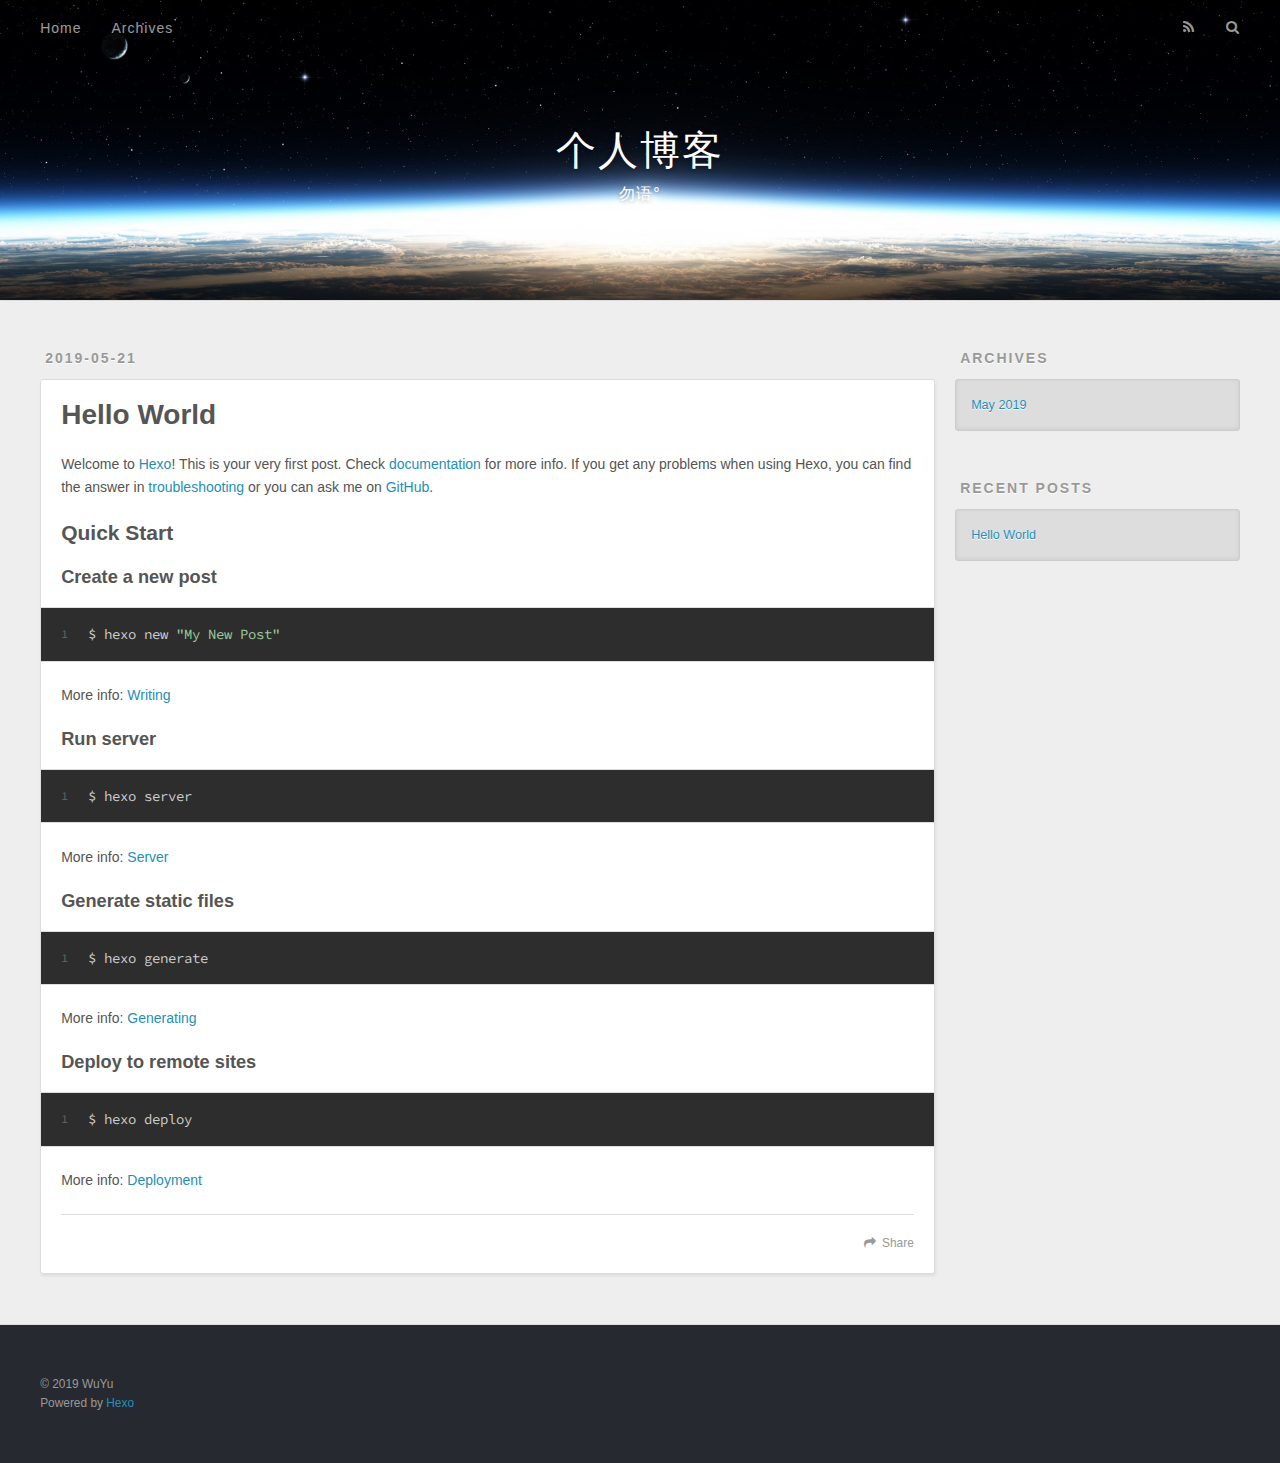
==== index.html @ 8dfb54ab "Site updated: 2019-05-22 23:23:57" ====
<!DOCTYPE html>
<html>
<head><meta name="generator" content="Hexo 3.8.0">
  <meta charset="utf-8">
  

  
  <title>个人博客</title>
  <meta name="viewport" content="width=device-width, initial-scale=1, maximum-scale=1">
  <meta name="description" content="菜鸡">
<meta property="og:type" content="website">
<meta property="og:title" content="个人博客">
<meta property="og:url" content="https://WYbanner.github.io/index.html">
<meta property="og:site_name" content="个人博客">
<meta property="og:description" content="菜鸡">
<meta property="og:locale" content="default">
<meta name="twitter:card" content="summary">
<meta name="twitter:title" content="个人博客">
<meta name="twitter:description" content="菜鸡">
  
    <link rel="alternate" href="/atom.xml" title="个人博客" type="application/atom+xml">
  
  
    <link rel="icon" href="/favicon.png">
  
  
    <link href="//fonts.googleapis.com/css?family=Source+Code+Pro" rel="stylesheet" type="text/css">
  
  <link rel="stylesheet" href="/css/style.css">
</head>
</html>
<body>
  <div id="container">
    <div id="wrap">
      <header id="header">
  <div id="banner"></div>
  <div id="header-outer" class="outer">
    <div id="header-title" class="inner">
      <h1 id="logo-wrap">
        <a href="/" id="logo">个人博客</a>
      </h1>
      
        <h2 id="subtitle-wrap">
          <a href="/" id="subtitle">勿语°</a>
        </h2>
      
    </div>
    <div id="header-inner" class="inner">
      <nav id="main-nav">
        <a id="main-nav-toggle" class="nav-icon"></a>
        
          <a class="main-nav-link" href="/">Home</a>
        
          <a class="main-nav-link" href="/archives">Archives</a>
        
      </nav>
      <nav id="sub-nav">
        
          <a id="nav-rss-link" class="nav-icon" href="/atom.xml" title="RSS Feed"></a>
        
        <a id="nav-search-btn" class="nav-icon" title="Search"></a>
      </nav>
      <div id="search-form-wrap">
        <form action="//google.com/search" method="get" accept-charset="UTF-8" class="search-form"><input type="search" name="q" class="search-form-input" placeholder="Search"><button type="submit" class="search-form-submit">&#xF002;</button><input type="hidden" name="sitesearch" value="https://WYbanner.github.io"></form>
      </div>
    </div>
  </div>
</header>
      <div class="outer">
        <section id="main">
  
    <article id="post-hello-world" class="article article-type-post" itemscope itemprop="blogPost">
  <div class="article-meta">
    <a href="/2019/05/21/hello-world/" class="article-date">
  <time datetime="2019-05-21T14:28:37.311Z" itemprop="datePublished">2019-05-21</time>
</a>
    
  </div>
  <div class="article-inner">
    
    
      <header class="article-header">
        
  
    <h1 itemprop="name">
      <a class="article-title" href="/2019/05/21/hello-world/">Hello World</a>
    </h1>
  

      </header>
    
    <div class="article-entry" itemprop="articleBody">
      
        <p>Welcome to <a href="https://hexo.io/" target="_blank" rel="noopener">Hexo</a>! This is your very first post. Check <a href="https://hexo.io/docs/" target="_blank" rel="noopener">documentation</a> for more info. If you get any problems when using Hexo, you can find the answer in <a href="https://hexo.io/docs/troubleshooting.html" target="_blank" rel="noopener">troubleshooting</a> or you can ask me on <a href="https://github.com/hexojs/hexo/issues" target="_blank" rel="noopener">GitHub</a>.</p>
<h2 id="Quick-Start"><a href="#Quick-Start" class="headerlink" title="Quick Start"></a>Quick Start</h2><h3 id="Create-a-new-post"><a href="#Create-a-new-post" class="headerlink" title="Create a new post"></a>Create a new post</h3><figure class="highlight bash"><table><tr><td class="gutter"><pre><span class="line">1</span><br></pre></td><td class="code"><pre><span class="line">$ hexo new <span class="string">"My New Post"</span></span><br></pre></td></tr></table></figure>
<p>More info: <a href="https://hexo.io/docs/writing.html" target="_blank" rel="noopener">Writing</a></p>
<h3 id="Run-server"><a href="#Run-server" class="headerlink" title="Run server"></a>Run server</h3><figure class="highlight bash"><table><tr><td class="gutter"><pre><span class="line">1</span><br></pre></td><td class="code"><pre><span class="line">$ hexo server</span><br></pre></td></tr></table></figure>
<p>More info: <a href="https://hexo.io/docs/server.html" target="_blank" rel="noopener">Server</a></p>
<h3 id="Generate-static-files"><a href="#Generate-static-files" class="headerlink" title="Generate static files"></a>Generate static files</h3><figure class="highlight bash"><table><tr><td class="gutter"><pre><span class="line">1</span><br></pre></td><td class="code"><pre><span class="line">$ hexo generate</span><br></pre></td></tr></table></figure>
<p>More info: <a href="https://hexo.io/docs/generating.html" target="_blank" rel="noopener">Generating</a></p>
<h3 id="Deploy-to-remote-sites"><a href="#Deploy-to-remote-sites" class="headerlink" title="Deploy to remote sites"></a>Deploy to remote sites</h3><figure class="highlight bash"><table><tr><td class="gutter"><pre><span class="line">1</span><br></pre></td><td class="code"><pre><span class="line">$ hexo deploy</span><br></pre></td></tr></table></figure>
<p>More info: <a href="https://hexo.io/docs/deployment.html" target="_blank" rel="noopener">Deployment</a></p>

      
    </div>
    <footer class="article-footer">
      <a data-url="https://WYbanner.github.io/2019/05/21/hello-world/" data-id="cjvzdnuvt0000k0uljaog2wf1" class="article-share-link">Share</a>
      
      
    </footer>
  </div>
  
</article>


  


</section>
        
          <aside id="sidebar">
  
    

  
    

  
    
  
    
  <div class="widget-wrap">
    <h3 class="widget-title">Archives</h3>
    <div class="widget">
      <ul class="archive-list"><li class="archive-list-item"><a class="archive-list-link" href="/archives/2019/05/">May 2019</a></li></ul>
    </div>
  </div>


  
    
  <div class="widget-wrap">
    <h3 class="widget-title">Recent Posts</h3>
    <div class="widget">
      <ul>
        
          <li>
            <a href="/2019/05/21/hello-world/">Hello World</a>
          </li>
        
      </ul>
    </div>
  </div>

  
</aside>
        
      </div>
      <footer id="footer">
  
  <div class="outer">
    <div id="footer-info" class="inner">
      &copy; 2019 WuYu<br>
      Powered by <a href="http://hexo.io/" target="_blank">Hexo</a>
    </div>
  </div>
</footer>
    </div>
    <nav id="mobile-nav">
  
    <a href="/" class="mobile-nav-link">Home</a>
  
    <a href="/archives" class="mobile-nav-link">Archives</a>
  
</nav>
    

<script src="//ajax.googleapis.com/ajax/libs/jquery/2.0.3/jquery.min.js"></script>


  <link rel="stylesheet" href="/fancybox/jquery.fancybox.css">
  <script src="/fancybox/jquery.fancybox.pack.js"></script>


<script src="/js/script.js"></script>



  </div>
</body>
</html>
---- css/style.css ----
body {
  width: 100%;
}
body:before,
body:after {
  content: "";
  display: table;
}
body:after {
  clear: both;
}
html,
body,
div,
span,
applet,
object,
iframe,
h1,
h2,
h3,
h4,
h5,
h6,
p,
blockquote,
pre,
a,
abbr,
acronym,
address,
big,
cite,
code,
del,
dfn,
em,
img,
ins,
kbd,
q,
s,
samp,
small,
strike,
strong,
sub,
sup,
tt,
var,
dl,
dt,
dd,
ol,
ul,
li,
fieldset,
form,
label,
legend,
table,
caption,
tbody,
tfoot,
thead,
tr,
th,
td {
  margin: 0;
  padding: 0;
  border: 0;
  outline: 0;
  font-weight: inherit;
  font-style: inherit;
  font-family: inherit;
  font-size: 100%;
  vertical-align: baseline;
}
body {
  line-height: 1;
  color: #000;
  background: #fff;
}
ol,
ul {
  list-style: none;
}
table {
  border-collapse: separate;
  border-spacing: 0;
  vertical-align: middle;
}
caption,
th,
td {
  text-align: left;
  font-weight: normal;
  vertical-align: middle;
}
a img {
  border: none;
}
input,
button {
  margin: 0;
  padding: 0;
}
input::-moz-focus-inner,
button::-moz-focus-inner {
  border: 0;
  padding: 0;
}
@font-face {
  font-family: FontAwesome;
  font-style: normal;
  font-weight: normal;
  src: url("fonts/fontawesome-webfont.eot?v=#4.0.3");
  src: url("fonts/fontawesome-webfont.eot?#iefix&v=#4.0.3") format("embedded-opentype"), url("fonts/fontawesome-webfont.woff?v=#4.0.3") format("woff"), url("fonts/fontawesome-webfont.ttf?v=#4.0.3") format("truetype"), url("fonts/fontawesome-webfont.svg#fontawesomeregular?v=#4.0.3") format("svg");
}
html,
body,
#container {
  height: 100%;
}
body {
  background: #eee;
  font: 14px -apple-system, BlinkMacSystemFont, "Segoe UI", "Roboto", "Oxygen", "Ubuntu", "Cantarell", "Fira Sans", "Droid Sans", "Helvetica Neue", sans-serif;
  -webkit-text-size-adjust: 100%;
}
.outer {
  max-width: 1220px;
  margin: 0 auto;
  padding: 0 20px;
}
.outer:before,
.outer:after {
  content: "";
  display: table;
}
.outer:after {
  clear: both;
}
.inner {
  display: inline;
  float: left;
  width: 98.33333333333333%;
  margin: 0 0.833333333333333%;
}
.left,
.alignleft {
  float: left;
}
.right,
.alignright {
  float: right;
}
.clear {
  clear: both;
}
#container {
  position: relative;
}
.mobile-nav-on {
  overflow: hidden;
}
#wrap {
  height: 100%;
  width: 100%;
  position: absolute;
  top: 0;
  left: 0;
  -webkit-transition: 0.2s ease-out;
  -moz-transition: 0.2s ease-out;
  -ms-transition: 0.2s ease-out;
  transition: 0.2s ease-out;
  z-index: 1;
  background: #eee;
}
.mobile-nav-on #wrap {
  left: 280px;
}
@media screen and (min-width: 768px) {
  #main {
    display: inline;
    float: left;
    width: 73.33333333333333%;
    margin: 0 0.833333333333333%;
  }
}
.article-date,
.article-category-link,
.archive-year,
.widget-title {
  text-decoration: none;
  text-transform: uppercase;
  letter-spacing: 2px;
  color: #999;
  margin-bottom: 1em;
  margin-left: 5px;
  line-height: 1em;
  text-shadow: 0 1px #fff;
  font-weight: bold;
}
.article-inner,
.archive-article-inner {
  background: #fff;
  -webkit-box-shadow: 1px 2px 3px #ddd;
  box-shadow: 1px 2px 3px #ddd;
  border: 1px solid #ddd;
  border-radius: 3px;
}
.article-entry h1,
.widget h1 {
  font-size: 2em;
}
.article-entry h2,
.widget h2 {
  font-size: 1.5em;
}
.article-entry h3,
.widget h3 {
  font-size: 1.3em;
}
.article-entry h4,
.widget h4 {
  font-size: 1.2em;
}
.article-entry h5,
.widget h5 {
  font-size: 1em;
}
.article-entry h6,
.widget h6 {
  font-size: 1em;
  color: #999;
}
.article-entry hr,
.widget hr {
  border: 1px dashed #ddd;
}
.article-entry strong,
.widget strong {
  font-weight: bold;
}
.article-entry em,
.widget em,
.article-entry cite,
.widget cite {
  font-style: italic;
}
.article-entry sup,
.widget sup,
.article-entry sub,
.widget sub {
  font-size: 0.75em;
  line-height: 0;
  position: relative;
  vertical-align: baseline;
}
.article-entry sup,
.widget sup {
  top: -0.5em;
}
.article-entry sub,
.widget sub {
  bottom: -0.2em;
}
.article-entry small,
.widget small {
  font-size: 0.85em;
}
.article-entry acronym,
.widget acronym,
.article-entry abbr,
.widget abbr {
  border-bottom: 1px dotted;
}
.article-entry ul,
.widget ul,
.article-entry ol,
.widget ol,
.article-entry dl,
.widget dl {
  margin: 0 20px;
  line-height: 1.6em;
}
.article-entry ul ul,
.widget ul ul,
.article-entry ol ul,
.widget ol ul,
.article-entry ul ol,
.widget ul ol,
.article-entry ol ol,
.widget ol ol {
  margin-top: 0;
  margin-bottom: 0;
}
.article-entry ul,
.widget ul {
  list-style: disc;
}
.article-entry ol,
.widget ol {
  list-style: decimal;
}
.article-entry dt,
.widget dt {
  font-weight: bold;
}
#header {
  height: 300px;
  position: relative;
  border-bottom: 1px solid #ddd;
}
#header:before,
#header:after {
  content: "";
  position: absolute;
  left: 0;
  right: 0;
  height: 40px;
}
#header:before {
  top: 0;
  background: -webkit-linear-gradient(rgba(0,0,0,0.2), transparent);
  background: -moz-linear-gradient(rgba(0,0,0,0.2), transparent);
  background: -ms-linear-gradient(rgba(0,0,0,0.2), transparent);
  background: linear-gradient(rgba(0,0,0,0.2), transparent);
}
#header:after {
  bottom: 0;
  background: -webkit-linear-gradient(transparent, rgba(0,0,0,0.2));
  background: -moz-linear-gradient(transparent, rgba(0,0,0,0.2));
  background: -ms-linear-gradient(transparent, rgba(0,0,0,0.2));
  background: linear-gradient(transparent, rgba(0,0,0,0.2));
}
#header-outer {
  height: 100%;
  position: relative;
}
#header-inner {
  position: relative;
  overflow: hidden;
}
#banner {
  position: absolute;
  top: 0;
  left: 0;
  width: 100%;
  height: 100%;
  background: url("images/banner.jpg") center #000;
  -webkit-background-size: cover;
  -moz-background-size: cover;
  background-size: cover;
  z-index: -1;
}
#header-title {
  text-align: center;
  height: 40px;
  position: absolute;
  top: 50%;
  left: 0;
  margin-top: -20px;
}
#logo,
#subtitle {
  text-decoration: none;
  color: #fff;
  font-weight: 300;
  text-shadow: 0 1px 4px rgba(0,0,0,0.3);
}
#logo {
  font-size: 40px;
  line-height: 40px;
  letter-spacing: 2px;
}
#subtitle {
  font-size: 16px;
  line-height: 16px;
  letter-spacing: 1px;
}
#subtitle-wrap {
  margin-top: 16px;
}
#main-nav {
  float: left;
  margin-left: -15px;
}
.nav-icon,
.main-nav-link {
  float: left;
  color: #fff;
  opacity: 0.6;
  text-decoration: none;
  text-shadow: 0 1px rgba(0,0,0,0.2);
  -webkit-transition: opacity 0.2s;
  -moz-transition: opacity 0.2s;
  -ms-transition: opacity 0.2s;
  transition: opacity 0.2s;
  display: block;
  padding: 20px 15px;
}
.nav-icon:hover,
.main-nav-link:hover {
  opacity: 1;
}
.nav-icon {
  font-family: FontAwesome;
  text-align: center;
  font-size: 14px;
  width: 14px;
  height: 14px;
  padding: 20px 15px;
  position: relative;
  cursor: pointer;
}
.main-nav-link {
  font-weight: 300;
  letter-spacing: 1px;
}
@media screen and (max-width: 479px) {
  .main-nav-link {
    display: none;
  }
}
#main-nav-toggle {
  display: none;
}
#main-nav-toggle:before {
  content: "\f0c9";
}
@media screen and (max-width: 479px) {
  #main-nav-toggle {
    display: block;
  }
}
#sub-nav {
  float: right;
  margin-right: -15px;
}
#nav-rss-link:before {
  content: "\f09e";
}
#nav-search-btn:before {
  content: "\f002";
}
#search-form-wrap {
  position: absolute;
  top: 15px;
  width: 150px;
  height: 30px;
  right: -150px;
  opacity: 0;
  -webkit-transition: 0.2s ease-out;
  -moz-transition: 0.2s ease-out;
  -ms-transition: 0.2s ease-out;
  transition: 0.2s ease-out;
}
#search-form-wrap.on {
  opacity: 1;
  right: 0;
}
@media screen and (max-width: 479px) {
  #search-form-wrap {
    width: 100%;
    right: -100%;
  }
}
.search-form {
  position: absolute;
  top: 0;
  left: 0;
  right: 0;
  background: #fff;
  padding: 5px 15px;
  border-radius: 15px;
  -webkit-box-shadow: 0 0 10px rgba(0,0,0,0.3);
  box-shadow: 0 0 10px rgba(0,0,0,0.3);
}
.search-form-input {
  border: none;
  background: none;
  color: #555;
  width: 100%;
  font: 13px -apple-system, BlinkMacSystemFont, "Segoe UI", "Roboto", "Oxygen", "Ubuntu", "Cantarell", "Fira Sans", "Droid Sans", "Helvetica Neue", sans-serif;
  outline: none;
}
.search-form-input::-webkit-search-results-decoration,
.search-form-input::-webkit-search-cancel-button {
  -webkit-appearance: none;
}
.search-form-submit {
  position: absolute;
  top: 50%;
  right: 10px;
  margin-top: -7px;
  font: 13px FontAwesome;
  border: none;
  background: none;
  color: #bbb;
  cursor: pointer;
}
.search-form-submit:hover,
.search-form-submit:focus {
  color: #777;
}
.article {
  margin: 50px 0;
}
.article-inner {
  overflow: hidden;
}
.article-meta:before,
.article-meta:after {
  content: "";
  display: table;
}
.article-meta:after {
  clear: both;
}
.article-date {
  float: left;
}
.article-category {
  float: left;
  line-height: 1em;
  color: #ccc;
  text-shadow: 0 1px #fff;
  margin-left: 8px;
}
.article-category:before {
  content: "\2022";
}
.article-category-link {
  margin: 0 12px 1em;
}
.article-header {
  padding: 20px 20px 0;
}
.article-title {
  text-decoration: none;
  font-size: 2em;
  font-weight: bold;
  color: #555;
  line-height: 1.1em;
  -webkit-transition: color 0.2s;
  -moz-transition: color 0.2s;
  -ms-transition: color 0.2s;
  transition: color 0.2s;
}
a.article-title:hover {
  color: #258fb8;
}
.article-entry {
  color: #555;
  padding: 0 20px;
}
.article-entry:before,
.article-entry:after {
  content: "";
  display: table;
}
.article-entry:after {
  clear: both;
}
.article-entry p,
.article-entry table {
  line-height: 1.6em;
  margin: 1.6em 0;
}
.article-entry h1,
.article-entry h2,
.article-entry h3,
.article-entry h4,
.article-entry h5,
.article-entry h6 {
  font-weight: bold;
}
.article-entry h1,
.article-entry h2,
.article-entry h3,
.article-entry h4,
.article-entry h5,
.article-entry h6 {
  line-height: 1.1em;
  margin: 1.1em 0;
}
.article-entry a {
  color: #258fb8;
  text-decoration: none;
}
.article-entry a:hover {
  text-decoration: underline;
}
.article-entry ul,
.article-entry ol,
.article-entry dl {
  margin-top: 1.6em;
  margin-bottom: 1.6em;
}
.article-entry img,
.article-entry video {
  max-width: 100%;
  height: auto;
  display: block;
  margin: auto;
}
.article-entry iframe {
  border: none;
}
.article-entry table {
  width: 100%;
  border-collapse: collapse;
  border-spacing: 0;
}
.article-entry th {
  font-weight: bold;
  border-bottom: 3px solid #ddd;
  padding-bottom: 0.5em;
}
.article-entry td {
  border-bottom: 1px solid #ddd;
  padding: 10px 0;
}
.article-entry blockquote {
  font-family: Georgia, "Times New Roman", serif;
  font-size: 1.4em;
  margin: 1.6em 20px;
  text-align: center;
}
.article-entry blockquote footer {
  font-size: 14px;
  margin: 1.6em 0;
  font-family: -apple-system, BlinkMacSystemFont, "Segoe UI", "Roboto", "Oxygen", "Ubuntu", "Cantarell", "Fira Sans", "Droid Sans", "Helvetica Neue", sans-serif;
}
.article-entry blockquote footer cite:before {
  content: "—";
  padding: 0 0.5em;
}
.article-entry .pullquote {
  text-align: left;
  width: 45%;
  margin: 0;
}
.article-entry .pullquote.left {
  margin-left: 0.5em;
  margin-right: 1em;
}
.article-entry .pullquote.right {
  margin-right: 0.5em;
  margin-left: 1em;
}
.article-entry .caption {
  color: #999;
  display: block;
  font-size: 0.9em;
  margin-top: 0.5em;
  position: relative;
  text-align: center;
}
.article-entry .video-container {
  position: relative;
  padding-top: 56.25%;
  height: 0;
  overflow: hidden;
}
.article-entry .video-container iframe,
.article-entry .video-container object,
.article-entry .video-container embed {
  position: absolute;
  top: 0;
  left: 0;
  width: 100%;
  height: 100%;
  margin-top: 0;
}
.article-more-link a {
  display: inline-block;
  line-height: 1em;
  padding: 6px 15px;
  border-radius: 15px;
  background: #eee;
  color: #999;
  text-shadow: 0 1px #fff;
  text-decoration: none;
}
.article-more-link a:hover {
  background: #258fb8;
  color: #fff;
  text-decoration: none;
  text-shadow: 0 1px #1e7293;
}
.article-footer {
  font-size: 0.85em;
  line-height: 1.6em;
  border-top: 1px solid #ddd;
  padding-top: 1.6em;
  margin: 0 20px 20px;
}
.article-footer:before,
.article-footer:after {
  content: "";
  display: table;
}
.article-footer:after {
  clear: both;
}
.article-footer a {
  color: #999;
  text-decoration: none;
}
.article-footer a:hover {
  color: #555;
}
.article-tag-list-item {
  float: left;
  margin-right: 10px;
}
.article-tag-list-link:before {
  content: "#";
}
.article-comment-link {
  float: right;
}
.article-comment-link:before {
  content: "\f075";
  font-family: FontAwesome;
  padding-right: 8px;
}
.article-share-link {
  cursor: pointer;
  float: right;
  margin-left: 20px;
}
.article-share-link:before {
  content: "\f064";
  font-family: FontAwesome;
  padding-right: 6px;
}
#article-nav {
  position: relative;
}
#article-nav:before,
#article-nav:after {
  content: "";
  display: table;
}
#article-nav:after {
  clear: both;
}
@media screen and (min-width: 768px) {
  #article-nav {
    margin: 50px 0;
  }
  #article-nav:before {
    width: 8px;
    height: 8px;
    position: absolute;
    top: 50%;
    left: 50%;
    margin-top: -4px;
    margin-left: -4px;
    content: "";
    border-radius: 50%;
    background: #ddd;
    -webkit-box-shadow: 0 1px 2px #fff;
    box-shadow: 0 1px 2px #fff;
  }
}
.article-nav-link-wrap {
  text-decoration: none;
  text-shadow: 0 1px #fff;
  color: #999;
  -webkit-box-sizing: border-box;
  -moz-box-sizing: border-box;
  box-sizing: border-box;
  margin-top: 50px;
  text-align: center;
  display: block;
}
.article-nav-link-wrap:hover {
  color: #555;
}
@media screen and (min-width: 768px) {
  .article-nav-link-wrap {
    width: 50%;
    margin-top: 0;
  }
}
@media screen and (min-width: 768px) {
  #article-nav-newer {
    float: left;
    text-align: right;
    padding-right: 20px;
  }
}
@media screen and (min-width: 768px) {
  #article-nav-older {
    float: right;
    text-align: left;
    padding-left: 20px;
  }
}
.article-nav-caption {
  text-transform: uppercase;
  letter-spacing: 2px;
  color: #ddd;
  line-height: 1em;
  font-weight: bold;
}
#article-nav-newer .article-nav-caption {
  margin-right: -2px;
}
.article-nav-title {
  font-size: 0.85em;
  line-height: 1.6em;
  margin-top: 0.5em;
}
.article-share-box {
  position: absolute;
  display: none;
  background: #fff;
  -webkit-box-shadow: 1px 2px 10px rgba(0,0,0,0.2);
  box-shadow: 1px 2px 10px rgba(0,0,0,0.2);
  border-radius: 3px;
  margin-left: -145px;
  overflow: hidden;
  z-index: 1;
}
.article-share-box.on {
  display: block;
}
.article-share-input {
  width: 100%;
  background: none;
  -webkit-box-sizing: border-box;
  -moz-box-sizing: border-box;
  box-sizing: border-box;
  font: 14px -apple-system, BlinkMacSystemFont, "Segoe UI", "Roboto", "Oxygen", "Ubuntu", "Cantarell", "Fira Sans", "Droid Sans", "Helvetica Neue", sans-serif;
  padding: 0 15px;
  color: #555;
  outline: none;
  border: 1px solid #ddd;
  border-radius: 3px 3px 0 0;
  height: 36px;
  line-height: 36px;
}
.article-share-links {
  background: #eee;
}
.article-share-links:before,
.article-share-links:after {
  content: "";
  display: table;
}
.article-share-links:after {
  clear: both;
}
.article-share-twitter,
.article-share-facebook,
.article-share-pinterest,
.article-share-google {
  width: 50px;
  height: 36px;
  display: block;
  float: left;
  position: relative;
  color: #999;
  text-shadow: 0 1px #fff;
}
.article-share-twitter:before,
.article-share-facebook:before,
.article-share-pinterest:before,
.article-share-google:before {
  font-size: 20px;
  font-family: FontAwesome;
  width: 20px;
  height: 20px;
  position: absolute;
  top: 50%;
  left: 50%;
  margin-top: -10px;
  margin-left: -10px;
  text-align: center;
}
.article-share-twitter:hover,
.article-share-facebook:hover,
.article-share-pinterest:hover,
.article-share-google:hover {
  color: #fff;
}
.article-share-twitter:before {
  content: "\f099";
}
.article-share-twitter:hover {
  background: #00aced;
  text-shadow: 0 1px #008abe;
}
.article-share-facebook:before {
  content: "\f09a";
}
.article-share-facebook:hover {
  background: #3b5998;
  text-shadow: 0 1px #2f477a;
}
.article-share-pinterest:before {
  content: "\f0d2";
}
.article-share-pinterest:hover {
  background: #cb2027;
  text-shadow: 0 1px #a21a1f;
}
.article-share-google:before {
  content: "\f0d5";
}
.article-share-google:hover {
  background: #dd4b39;
  text-shadow: 0 1px #be3221;
}
.article-gallery {
  background: #000;
  position: relative;
}
.article-gallery-photos {
  position: relative;
  overflow: hidden;
}
.article-gallery-img {
  display: none;
  max-width: 100%;
}
.article-gallery-img:first-child {
  display: block;
}
.article-gallery-img.loaded {
  position: absolute;
  display: block;
}
.article-gallery-img img {
  display: block;
  max-width: 100%;
  margin: 0 auto;
}
#comments {
  background: #fff;
  -webkit-box-shadow: 1px 2px 3px #ddd;
  box-shadow: 1px 2px 3px #ddd;
  padding: 20px;
  border: 1px solid #ddd;
  border-radius: 3px;
  margin: 50px 0;
}
#comments a {
  color: #258fb8;
}
.archives-wrap {
  margin: 50px 0;
}
.archives:before,
.archives:after {
  content: "";
  display: table;
}
.archives:after {
  clear: both;
}
.archive-year-wrap {
  margin-bottom: 1em;
}
.archives {
  -webkit-column-gap: 10px;
  -moz-column-gap: 10px;
  column-gap: 10px;
}
@media screen and (min-width: 480px) and (max-width: 767px) {
  .archives {
    -webkit-column-count: 2;
    -moz-column-count: 2;
    column-count: 2;
  }
}
@media screen and (min-width: 768px) {
  .archives {
    -webkit-column-count: 3;
    -moz-column-count: 3;
    column-count: 3;
  }
}
.archive-article {
  -webkit-column-break-inside: avoid;
  page-break-inside: avoid;
  overflow: hidden;
  break-inside: avoid-column;
}
.archive-article-inner {
  padding: 10px;
  margin-bottom: 15px;
}
.archive-article-title {
  text-decoration: none;
  font-weight: bold;
  color: #555;
  -webkit-transition: color 0.2s;
  -moz-transition: color 0.2s;
  -ms-transition: color 0.2s;
  transition: color 0.2s;
  line-height: 1.6em;
}
.archive-article-title:hover {
  color: #258fb8;
}
.archive-article-footer {
  margin-top: 1em;
}
.archive-article-date {
  color: #999;
  text-decoration: none;
  font-size: 0.85em;
  line-height: 1em;
  margin-bottom: 0.5em;
  display: block;
}
#page-nav {
  margin: 50px auto;
  background: #fff;
  -webkit-box-shadow: 1px 2px 3px #ddd;
  box-shadow: 1px 2px 3px #ddd;
  border: 1px solid #ddd;
  border-radius: 3px;
  text-align: center;
  color: #999;
  overflow: hidden;
}
#page-nav:before,
#page-nav:after {
  content: "";
  display: table;
}
#page-nav:after {
  clear: both;
}
#page-nav a,
#page-nav span {
  padding: 10px 20px;
  line-height: 1;
  height: 2ex;
}
#page-nav a {
  color: #999;
  text-decoration: none;
}
#page-nav a:hover {
  background: #999;
  color: #fff;
}
#page-nav .prev {
  float: left;
}
#page-nav .next {
  float: right;
}
#page-nav .page-number {
  display: inline-block;
}
@media screen and (max-width: 479px) {
  #page-nav .page-number {
    display: none;
  }
}
#page-nav .current {
  color: #555;
  font-weight: bold;
}
#page-nav .space {
  color: #ddd;
}
#footer {
  background: #262a30;
  padding: 50px 0;
  border-top: 1px solid #ddd;
  color: #999;
}
#footer a {
  color: #258fb8;
  text-decoration: none;
}
#footer a:hover {
  text-decoration: underline;
}
#footer-info {
  line-height: 1.6em;
  font-size: 0.85em;
}
.article-entry pre,
.article-entry .highlight {
  background: #2d2d2d;
  margin: 0 -20px;
  padding: 15px 20px;
  border-style: solid;
  border-color: #ddd;
  border-width: 1px 0;
  overflow: auto;
  color: #ccc;
  line-height: 22.400000000000002px;
}
.article-entry .highlight .gutter pre,
.article-entry .gist .gist-file .gist-data .line-numbers {
  color: #666;
  font-size: 0.85em;
}
.article-entry pre,
.article-entry code {
  font-family: "Source Code Pro", Consolas, Monaco, Menlo, Consolas, monospace;
}
.article-entry code {
  background: #eee;
  text-shadow: 0 1px #fff;
  padding: 0 0.3em;
}
.article-entry pre code {
  background: none;
  text-shadow: none;
  padding: 0;
}
.article-entry .highlight pre {
  border: none;
  margin: 0;
  padding: 0;
}
.article-entry .highlight table {
  margin: 0;
  width: auto;
}
.article-entry .highlight td {
  border: none;
  padding: 0;
}
.article-entry .highlight figcaption {
  font-size: 0.85em;
  color: #999;
  line-height: 1em;
  margin-bottom: 1em;
}
.article-entry .highlight figcaption:before,
.article-entry .highlight figcaption:after {
  content: "";
  display: table;
}
.article-entry .highlight figcaption:after {
  clear: both;
}
.article-entry .highlight figcaption a {
  float: right;
}
.article-entry .highlight .gutter pre {
  text-align: right;
  padding-right: 20px;
}
.article-entry .highlight .line {
  height: 22.400000000000002px;
}
.article-entry .highlight .line.marked {
  background: #515151;
}
.article-entry .gist {
  margin: 0 -20px;
  border-style: solid;
  border-color: #ddd;
  border-width: 1px 0;
  background: #2d2d2d;
  padding: 15px 20px 15px 0;
}
.article-entry .gist .gist-file {
  border: none;
  font-family: "Source Code Pro", Consolas, Monaco, Menlo, Consolas, monospace;
  margin: 0;
}
.article-entry .gist .gist-file .gist-data {
  background: none;
  border: none;
}
.article-entry .gist .gist-file .gist-data .line-numbers {
  background: none;
  border: none;
  padding: 0 20px 0 0;
}
.article-entry .gist .gist-file .gist-data .line-data {
  padding: 0 !important;
}
.article-entry .gist .gist-file .highlight {
  margin: 0;
  padding: 0;
  border: none;
}
.article-entry .gist .gist-file .gist-meta {
  background: #2d2d2d;
  color: #999;
  font: 0.85em -apple-system, BlinkMacSystemFont, "Segoe UI", "Roboto", "Oxygen", "Ubuntu", "Cantarell", "Fira Sans", "Droid Sans", "Helvetica Neue", sans-serif;
  text-shadow: 0 0;
  padding: 0;
  margin-top: 1em;
  margin-left: 20px;
}
.article-entry .gist .gist-file .gist-meta a {
  color: #258fb8;
  font-weight: normal;
}
.article-entry .gist .gist-file .gist-meta a:hover {
  text-decoration: underline;
}
pre .comment,
pre .title {
  color: #999;
}
pre .variable,
pre .attribute,
pre .tag,
pre .regexp,
pre .ruby .constant,
pre .xml .tag .title,
pre .xml .pi,
pre .xml .doctype,
pre .html .doctype,
pre .css .id,
pre .css .class,
pre .css .pseudo {
  color: #f2777a;
}
pre .number,
pre .preprocessor,
pre .built_in,
pre .literal,
pre .params,
pre .constant {
  color: #f99157;
}
pre .class,
pre .ruby .class .title,
pre .css .rules .attribute {
  color: #9c9;
}
pre .string,
pre .value,
pre .inheritance,
pre .header,
pre .ruby .symbol,
pre .xml .cdata {
  color: #9c9;
}
pre .css .hexcolor {
  color: #6cc;
}
pre .function,
pre .python .decorator,
pre .python .title,
pre .ruby .function .title,
pre .ruby .title .keyword,
pre .perl .sub,
pre .javascript .title,
pre .coffeescript .title {
  color: #69c;
}
pre .keyword,
pre .javascript .function {
  color: #c9c;
}
@media screen and (max-width: 479px) {
  #mobile-nav {
    position: absolute;
    top: 0;
    left: 0;
    width: 280px;
    height: 100%;
    background: #191919;
    border-right: 1px solid #fff;
  }
}
@media screen and (max-width: 479px) {
  .mobile-nav-link {
    display: block;
    color: #999;
    text-decoration: none;
    padding: 15px 20px;
    font-weight: bold;
  }
  .mobile-nav-link:hover {
    color: #fff;
  }
}
@media screen and (min-width: 768px) {
  #sidebar {
    display: inline;
    float: left;
    width: 23.333333333333332%;
    margin: 0 0.833333333333333%;
  }
}
.widget-wrap {
  margin: 50px 0;
}
.widget {
  color: #777;
  text-shadow: 0 1px #fff;
  background: #ddd;
  -webkit-box-shadow: 0 -1px 4px #ccc inset;
  box-shadow: 0 -1px 4px #ccc inset;
  border: 1px solid #ccc;
  padding: 15px;
  border-radius: 3px;
}
.widget a {
  color: #258fb8;
  text-decoration: none;
}
.widget a:hover {
  text-decoration: underline;
}
.widget ul ul,
.widget ol ul,
.widget dl ul,
.widget ul ol,
.widget ol ol,
.widget dl ol,
.widget ul dl,
.widget ol dl,
.widget dl dl {
  margin-left: 15px;
  list-style: disc;
}
.widget {
  line-height: 1.6em;
  word-wrap: break-word;
  font-size: 0.9em;
}
.widget ul,
.widget ol {
  list-style: none;
  margin: 0;
}
.widget ul ul,
.widget ol ul,
.widget ul ol,
.widget ol ol {
  margin: 0 20px;
}
.widget ul ul,
.widget ol ul {
  list-style: disc;
}
.widget ul ol,
.widget ol ol {
  list-style: decimal;
}
.category-list-count,
.tag-list-count,
.archive-list-count {
  padding-left: 5px;
  color: #999;
  font-size: 0.85em;
}
.category-list-count:before,
.tag-list-count:before,
.archive-list-count:before {
  content: "(";
}
.category-list-count:after,
.tag-list-count:after,
.archive-list-count:after {
  content: ")";
}
.tagcloud a {
  margin-right: 5px;
  display: inline-block;
}
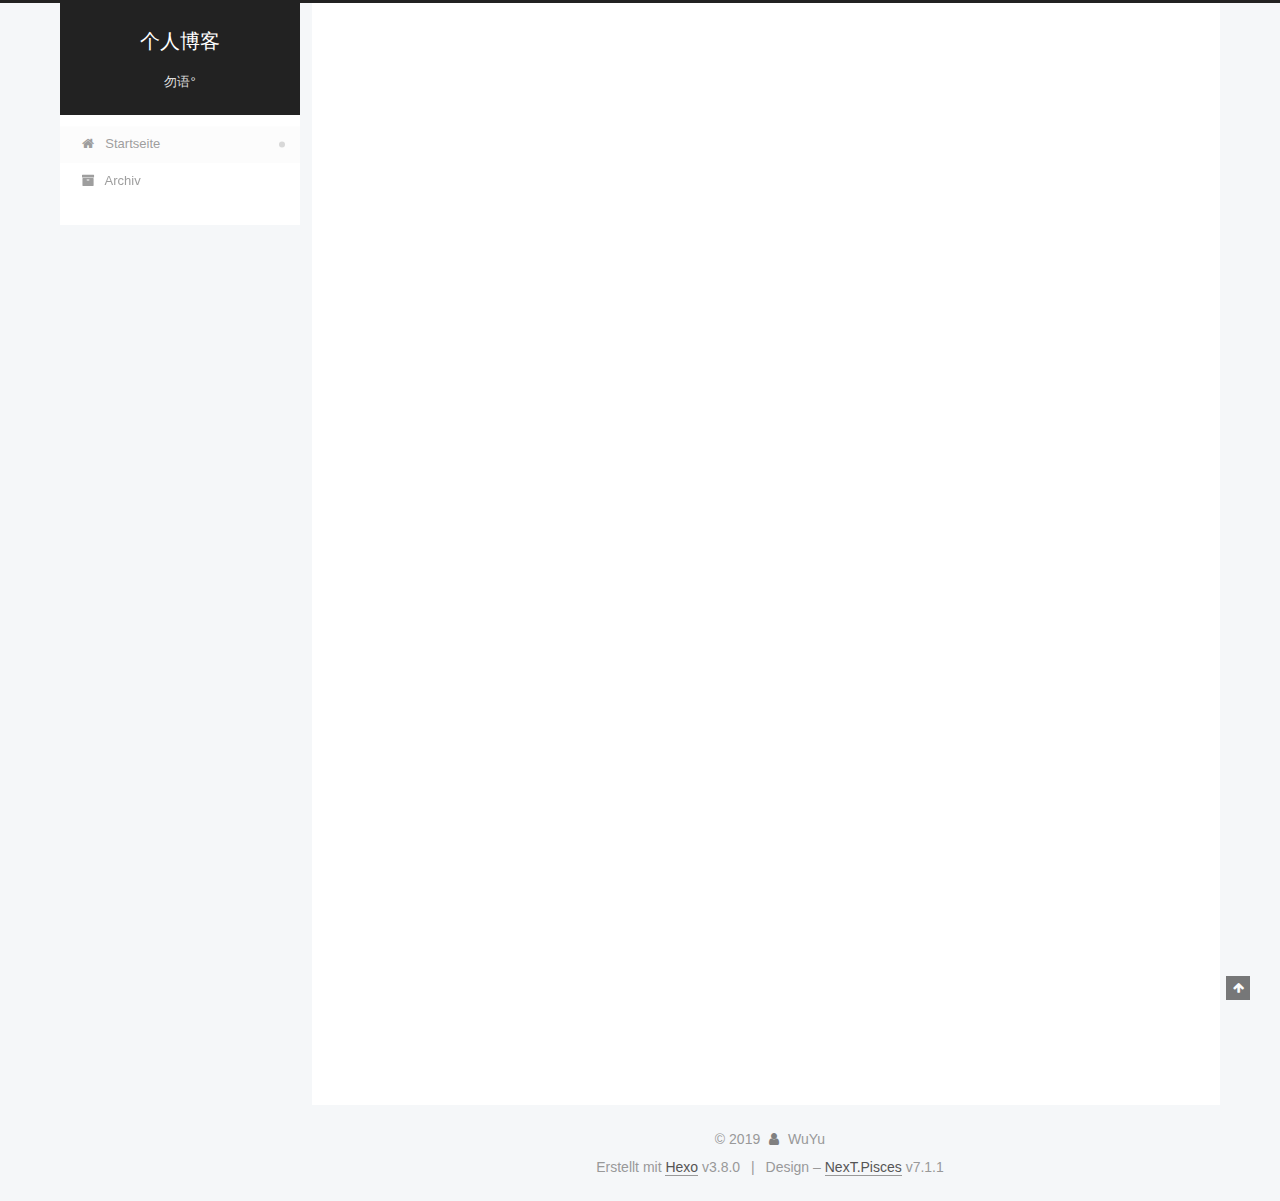
==== commit 109bca24: "Site updated: 2019-05-22 23:46:40" ====
--- a/index.html
+++ b/index.html
@@ -1,97 +1,381 @@
 <!DOCTYPE html>
-<html>
+
+
+
+
+
+
+
+
+
+
+
+
+  
+
+
+<html class="theme-next pisces use-motion" lang="zh-Hans">
 <head><meta name="generator" content="Hexo 3.8.0">
-  <meta charset="utf-8">
-  
-
-  
-  <title>个人博客</title>
-  <meta name="viewport" content="width=device-width, initial-scale=1, maximum-scale=1">
-  <meta name="description" content="菜鸡">
+  <meta charset="UTF-8">
+<meta http-equiv="X-UA-Compatible" content="IE=edge">
+<meta name="viewport" content="width=device-width, initial-scale=1, maximum-scale=2">
+<meta name="theme-color" content="#222">
+
+
+
+
+
+
+
+
+
+
+
+
+
+
+
+
+
+
+
+
+
+
+
+
+<link rel="stylesheet" href="/lib/font-awesome/css/font-awesome.min.css?v=4.6.2">
+
+<link rel="stylesheet" href="/css/main.css?v=7.1.1">
+
+
+  <link rel="apple-touch-icon" sizes="180x180" href="/images/apple-touch-icon-next.png?v=7.1.1">
+
+
+  <link rel="icon" type="image/png" sizes="32x32" href="/images/favicon-32x32-next.png?v=7.1.1">
+
+
+  <link rel="icon" type="image/png" sizes="16x16" href="/images/favicon-16x16-next.png?v=7.1.1">
+
+
+  <link rel="mask-icon" href="/images/logo.svg?v=7.1.1" color="#222">
+
+
+
+
+
+
+
+<script id="hexo.configurations">
+  var NexT = window.NexT || {};
+  var CONFIG = {
+    root: '/',
+    scheme: 'Pisces',
+    version: '7.1.1',
+    sidebar: {"position":"left","display":"post","offset":12,"onmobile":false,"dimmer":false},
+    back2top: true,
+    back2top_sidebar: false,
+    fancybox: false,
+    fastclick: false,
+    lazyload: false,
+    tabs: true,
+    motion: {"enable":true,"async":false,"transition":{"post_block":"fadeIn","post_header":"slideDownIn","post_body":"slideDownIn","coll_header":"slideLeftIn","sidebar":"slideUpIn"}},
+    algolia: {
+      applicationID: '',
+      apiKey: '',
+      indexName: '',
+      hits: {"per_page":10},
+      labels: {"input_placeholder":"Search for Posts","hits_empty":"We didn't find any results for the search: ${query}","hits_stats":"${hits} results found in ${time} ms"}
+    }
+  };
+</script>
+
+
+  
+
+
+
+
+  <meta name="description" content="坚持在路上的前端小菜鸡~">
 <meta property="og:type" content="website">
 <meta property="og:title" content="个人博客">
 <meta property="og:url" content="https://WYbanner.github.io/index.html">
 <meta property="og:site_name" content="个人博客">
-<meta property="og:description" content="菜鸡">
-<meta property="og:locale" content="default">
+<meta property="og:description" content="坚持在路上的前端小菜鸡~">
+<meta property="og:locale" content="zh-Hans">
 <meta name="twitter:card" content="summary">
 <meta name="twitter:title" content="个人博客">
-<meta name="twitter:description" content="菜鸡">
-  
-    <link rel="alternate" href="/atom.xml" title="个人博客" type="application/atom+xml">
-  
-  
-    <link rel="icon" href="/favicon.png">
-  
-  
-    <link href="//fonts.googleapis.com/css?family=Source+Code+Pro" rel="stylesheet" type="text/css">
-  
-  <link rel="stylesheet" href="/css/style.css">
+<meta name="twitter:description" content="坚持在路上的前端小菜鸡~">
+
+
+
+
+
+  
+  
+  <link rel="canonical" href="https://WYbanner.github.io/">
+
+
+
+<script id="page.configurations">
+  CONFIG.page = {
+    sidebar: "",
+  };
+</script>
+
+  <title>个人博客</title>
+  
+
+
+
+
+
+
+
+
+
+
+
+
+  <noscript>
+  <style>
+  .use-motion .motion-element,
+  .use-motion .brand,
+  .use-motion .menu-item,
+  .sidebar-inner,
+  .use-motion .post-block,
+  .use-motion .pagination,
+  .use-motion .comments,
+  .use-motion .post-header,
+  .use-motion .post-body,
+  .use-motion .collection-title { opacity: initial; }
+
+  .use-motion .logo,
+  .use-motion .site-title,
+  .use-motion .site-subtitle {
+    opacity: initial;
+    top: initial;
+  }
+
+  .use-motion .logo-line-before i { left: initial; }
+  .use-motion .logo-line-after i { right: initial; }
+  </style>
+</noscript>
+
 </head>
-</html>
-<body>
-  <div id="container">
-    <div id="wrap">
-      <header id="header">
-  <div id="banner"></div>
-  <div id="header-outer" class="outer">
-    <div id="header-title" class="inner">
-      <h1 id="logo-wrap">
-        <a href="/" id="logo">个人博客</a>
-      </h1>
-      
-        <h2 id="subtitle-wrap">
-          <a href="/" id="subtitle">勿语°</a>
-        </h2>
-      
+
+<body itemscope itemtype="http://schema.org/WebPage" lang="zh-Hans">
+
+  
+  
+    
+  
+
+  <div class="container sidebar-position-left 
+  page-home">
+    <div class="headband"></div>
+
+    <header id="header" class="header" itemscope itemtype="http://schema.org/WPHeader">
+      <div class="header-inner"><div class="site-brand-wrapper">
+  <div class="site-meta">
+    
+
+    <div class="custom-logo-site-title">
+      <a href="/" class="brand" rel="start">
+        <span class="logo-line-before"><i></i></span>
+        <span class="site-title">个人博客</span>
+        <span class="logo-line-after"><i></i></span>
+      </a>
     </div>
-    <div id="header-inner" class="inner">
-      <nav id="main-nav">
-        <a id="main-nav-toggle" class="nav-icon"></a>
-        
-          <a class="main-nav-link" href="/">Home</a>
-        
-          <a class="main-nav-link" href="/archives">Archives</a>
-        
-      </nav>
-      <nav id="sub-nav">
-        
-          <a id="nav-rss-link" class="nav-icon" href="/atom.xml" title="RSS Feed"></a>
-        
-        <a id="nav-search-btn" class="nav-icon" title="Search"></a>
-      </nav>
-      <div id="search-form-wrap">
-        <form action="//google.com/search" method="get" accept-charset="UTF-8" class="search-form"><input type="search" name="q" class="search-form-input" placeholder="Search"><button type="submit" class="search-form-submit">&#xF002;</button><input type="hidden" name="sitesearch" value="https://WYbanner.github.io"></form>
-      </div>
-    </div>
+    
+      
+        <p class="site-subtitle">勿语°</p>
+      
+    
+    
   </div>
-</header>
-      <div class="outer">
-        <section id="main">
-  
-    <article id="post-hello-world" class="article article-type-post" itemscope itemprop="blogPost">
-  <div class="article-meta">
-    <a href="/2019/05/21/hello-world/" class="article-date">
-  <time datetime="2019-05-21T14:28:37.311Z" itemprop="datePublished">2019-05-21</time>
-</a>
-    
+
+  <div class="site-nav-toggle">
+    <button aria-label="Navigationsleiste an/ausschalten">
+      <span class="btn-bar"></span>
+      <span class="btn-bar"></span>
+      <span class="btn-bar"></span>
+    </button>
   </div>
-  <div class="article-inner">
-    
-    
-      <header class="article-header">
-        
-  
-    <h1 itemprop="name">
-      <a class="article-title" href="/2019/05/21/hello-world/">Hello World</a>
-    </h1>
-  
-
+</div>
+
+
+
+<nav class="site-nav">
+  
+    <ul id="menu" class="menu">
+      
+        
+        
+        
+          
+          <li class="menu-item menu-item-home menu-item-active">
+
+    
+    
+    
+      
+    
+
+    
+
+    <a href="/" rel="section"><i class="menu-item-icon fa fa-fw fa-home"></i> <br>Startseite</a>
+
+  </li>
+        
+        
+        
+          
+          <li class="menu-item menu-item-archives">
+
+    
+    
+    
+      
+    
+
+    
+
+    <a href="/archives/" rel="section"><i class="menu-item-icon fa fa-fw fa-archive"></i> <br>Archiv</a>
+
+  </li>
+
+      
+      
+    </ul>
+  
+
+  
+
+  
+</nav>
+
+
+
+  
+
+
+
+</div>
+    </header>
+
+    
+
+
+    <main id="main" class="main">
+      <div class="main-inner">
+        <div class="content-wrap">
+          
+            
+
+          
+          <div id="content" class="content">
+            
+  <section id="posts" class="posts-expand">
+    
+      
+
+  
+
+  
+  
+  
+
+  
+
+  <article class="post post-type-normal" itemscope itemtype="http://schema.org/Article">
+  
+  
+  
+  <div class="post-block">
+    <link itemprop="mainEntityOfPage" href="https://WYbanner.github.io/2019/05/21/hello-world/">
+
+    <span hidden itemprop="author" itemscope itemtype="http://schema.org/Person">
+      <meta itemprop="name" content="WuYu">
+      <meta itemprop="description" content="坚持在路上的前端小菜鸡~">
+      <meta itemprop="image" content="/images/avatar.gif">
+    </span>
+
+    <span hidden itemprop="publisher" itemscope itemtype="http://schema.org/Organization">
+      <meta itemprop="name" content="个人博客">
+    </span>
+
+    
+      <header class="post-header">
+
+        
+        
+          <h1 class="post-title" itemprop="name headline">
+                
+                
+                <a href="/2019/05/21/hello-world/" class="post-title-link" itemprop="url">Hello World</a>
+              
+            
+          </h1>
+        
+
+        <div class="post-meta">
+          <span class="post-time">
+
+            
+            
+            
+
+            
+              <span class="post-meta-item-icon">
+                <i class="fa fa-calendar-o"></i>
+              </span>
+              
+                <span class="post-meta-item-text">Veröffentlicht am</span>
+              
+
+              
+                
+              
+
+              <time title="Erstellt: 2019-05-21 22:28:37" itemprop="dateCreated datePublished" datetime="2019-05-21T22:28:37+08:00">2019-05-21</time>
+            
+
+            
+          </span>
+
+          
+
+          
+            
+            
+          
+
+          
+          
+
+          
+
+          
+
+          
+
+        </div>
       </header>
     
-    <div class="article-entry" itemprop="articleBody">
-      
-        <p>Welcome to <a href="https://hexo.io/" target="_blank" rel="noopener">Hexo</a>! This is your very first post. Check <a href="https://hexo.io/docs/" target="_blank" rel="noopener">documentation</a> for more info. If you get any problems when using Hexo, you can find the answer in <a href="https://hexo.io/docs/troubleshooting.html" target="_blank" rel="noopener">troubleshooting</a> or you can ask me on <a href="https://github.com/hexojs/hexo/issues" target="_blank" rel="noopener">GitHub</a>.</p>
+
+    
+    
+    
+    <div class="post-body" itemprop="articleBody">
+
+      
+      
+
+      
+        
+          
+            <p>Welcome to <a href="https://hexo.io/" target="_blank" rel="noopener">Hexo</a>! This is your very first post. Check <a href="https://hexo.io/docs/" target="_blank" rel="noopener">documentation</a> for more info. If you get any problems when using Hexo, you can find the answer in <a href="https://hexo.io/docs/troubleshooting.html" target="_blank" rel="noopener">troubleshooting</a> or you can ask me on <a href="https://github.com/hexojs/hexo/issues" target="_blank" rel="noopener">GitHub</a>.</p>
 <h2 id="Quick-Start"><a href="#Quick-Start" class="headerlink" title="Quick Start"></a>Quick Start</h2><h3 id="Create-a-new-post"><a href="#Create-a-new-post" class="headerlink" title="Create a new post"></a>Create a new post</h3><figure class="highlight bash"><table><tr><td class="gutter"><pre><span class="line">1</span><br></pre></td><td class="code"><pre><span class="line">$ hexo new <span class="string">"My New Post"</span></span><br></pre></td></tr></table></figure>
 <p>More info: <a href="https://hexo.io/docs/writing.html" target="_blank" rel="noopener">Writing</a></p>
 <h3 id="Run-server"><a href="#Run-server" class="headerlink" title="Run server"></a>Run server</h3><figure class="highlight bash"><table><tr><td class="gutter"><pre><span class="line">1</span><br></pre></td><td class="code"><pre><span class="line">$ hexo server</span><br></pre></td></tr></table></figure>
@@ -101,91 +385,298 @@
 <h3 id="Deploy-to-remote-sites"><a href="#Deploy-to-remote-sites" class="headerlink" title="Deploy to remote sites"></a>Deploy to remote sites</h3><figure class="highlight bash"><table><tr><td class="gutter"><pre><span class="line">1</span><br></pre></td><td class="code"><pre><span class="line">$ hexo deploy</span><br></pre></td></tr></table></figure>
 <p>More info: <a href="https://hexo.io/docs/deployment.html" target="_blank" rel="noopener">Deployment</a></p>
 
+          
+        
       
     </div>
-    <footer class="article-footer">
-      <a data-url="https://WYbanner.github.io/2019/05/21/hello-world/" data-id="cjvzdnuvt0000k0uljaog2wf1" class="article-share-link">Share</a>
-      
+
+    
+
+    
+    
+    
+
+    
+
+    
+      
+    
+    
+
+    
+
+    <footer class="post-footer">
+      
+
+      
+
+      
+
+      
+      
+        <div class="post-eof"></div>
       
     </footer>
   </div>
   
-</article>
-
-
-  
-
-
-</section>
-        
-          <aside id="sidebar">
-  
-    
-
-  
-    
-
-  
-    
-  
-    
-  <div class="widget-wrap">
-    <h3 class="widget-title">Archives</h3>
-    <div class="widget">
-      <ul class="archive-list"><li class="archive-list-item"><a class="archive-list-link" href="/archives/2019/05/">May 2019</a></li></ul>
+  
+  
+  </article>
+
+
+    
+  </section>
+
+  
+
+
+          </div>
+          
+
+        </div>
+        
+          
+  
+  <div class="sidebar-toggle">
+    <div class="sidebar-toggle-line-wrap">
+      <span class="sidebar-toggle-line sidebar-toggle-line-first"></span>
+      <span class="sidebar-toggle-line sidebar-toggle-line-middle"></span>
+      <span class="sidebar-toggle-line sidebar-toggle-line-last"></span>
     </div>
   </div>
 
-
-  
-    
-  <div class="widget-wrap">
-    <h3 class="widget-title">Recent Posts</h3>
-    <div class="widget">
-      <ul>
-        
-          <li>
-            <a href="/2019/05/21/hello-world/">Hello World</a>
-          </li>
-        
-      </ul>
+  <aside id="sidebar" class="sidebar">
+    <div class="sidebar-inner">
+
+      
+
+      
+
+      <div class="site-overview-wrap sidebar-panel sidebar-panel-active">
+        <div class="site-overview">
+          <div class="site-author motion-element" itemprop="author" itemscope itemtype="http://schema.org/Person">
+            
+              <p class="site-author-name" itemprop="name">WuYu</p>
+              <div class="site-description motion-element" itemprop="description">坚持在路上的前端小菜鸡~</div>
+          </div>
+
+          
+            <nav class="site-state motion-element">
+              
+                <div class="site-state-item site-state-posts">
+                
+                  <a href="/archives/">
+                
+                    <span class="site-state-item-count">1</span>
+                    <span class="site-state-item-name">Artikel</span>
+                  </a>
+                </div>
+              
+
+              
+
+              
+            </nav>
+          
+
+          
+
+          
+
+          
+
+          
+
+          
+          
+
+          
+            
+          
+          
+
+        </div>
+      </div>
+
+      
+
+      
+
     </div>
+  </aside>
+  
+
+
+        
+      </div>
+    </main>
+
+    <footer id="footer" class="footer">
+      <div class="footer-inner">
+        <div class="copyright">&copy; <span itemprop="copyrightYear">2019</span>
+  <span class="with-love" id="animate">
+    <i class="fa fa-user"></i>
+  </span>
+  <span class="author" itemprop="copyrightHolder">WuYu</span>
+
+  
+
+  
+</div>
+
+
+  <div class="powered-by">Erstellt mit  <a href="https://hexo.io" class="theme-link" rel="noopener" target="_blank">Hexo</a> v3.8.0</div>
+
+
+
+  <span class="post-meta-divider">|</span>
+
+
+
+  <div class="theme-info">Design – <a href="https://theme-next.org" class="theme-link" rel="noopener" target="_blank">NexT.Pisces</a> v7.1.1</div>
+
+
+
+
+        
+
+
+
+
+
+
+
+
+        
+      </div>
+    </footer>
+
+    
+      <div class="back-to-top">
+        <i class="fa fa-arrow-up"></i>
+        
+      </div>
+    
+
+    
+
+    
+
+    
   </div>
 
   
-</aside>
-        
-      </div>
-      <footer id="footer">
-  
-  <div class="outer">
-    <div id="footer-info" class="inner">
-      &copy; 2019 WuYu<br>
-      Powered by <a href="http://hexo.io/" target="_blank">Hexo</a>
-    </div>
-  </div>
-</footer>
-    </div>
-    <nav id="mobile-nav">
-  
-    <a href="/" class="mobile-nav-link">Home</a>
-  
-    <a href="/archives" class="mobile-nav-link">Archives</a>
-  
-</nav>
-    
-
-<script src="//ajax.googleapis.com/ajax/libs/jquery/2.0.3/jquery.min.js"></script>
-
-
-  <link rel="stylesheet" href="/fancybox/jquery.fancybox.css">
-  <script src="/fancybox/jquery.fancybox.pack.js"></script>
-
-
-<script src="/js/script.js"></script>
-
-
-
-  </div>
+
+<script>
+  if (Object.prototype.toString.call(window.Promise) !== '[object Function]') {
+    window.Promise = null;
+  }
+</script>
+
+
+
+
+
+
+
+
+
+
+
+
+
+
+
+
+
+
+
+
+
+
+
+
+
+
+  
+  <script src="/lib/jquery/index.js?v=2.1.3"></script>
+
+  
+  <script src="/lib/velocity/velocity.min.js?v=1.2.1"></script>
+
+  
+  <script src="/lib/velocity/velocity.ui.min.js?v=1.2.1"></script>
+
+
+  
+
+
+  <script src="/js/utils.js?v=7.1.1"></script>
+
+  <script src="/js/motion.js?v=7.1.1"></script>
+
+
+
+  
+  
+
+
+  <script src="/js/affix.js?v=7.1.1"></script>
+
+  <script src="/js/schemes/pisces.js?v=7.1.1"></script>
+
+
+
+  
+
+  
+
+
+  <script src="/js/next-boot.js?v=7.1.1"></script>
+
+
+  
+
+  
+
+  
+
+  
+
+
+
+  
+
+
+
+
+  
+
+  
+
+  
+
+  
+
+  
+
+  
+
+  
+
+  
+
+  
+
+  
+
+  
+
+  
+
+  
+
+  
+
 </body>
-</html>+</html>
--- a/css/main.css
+++ b/css/main.css
@@ -0,0 +1,2779 @@
+/* normalize.css v8.0.1 | MIT License | github.com/necolas/normalize.css */
+html {
+  line-height: 1.15; /* 1 */
+  -webkit-text-size-adjust: 100%; /* 2 */
+}
+body {
+  margin: 0;
+}
+main {
+  display: block;
+}
+h1 {
+  font-size: 2em;
+  margin: 0.67em 0;
+}
+hr {
+  box-sizing: content-box; /* 1 */
+  height: 0; /* 1 */
+  overflow: visible; /* 2 */
+}
+pre {
+  font-family: monospace, monospace; /* 1 */
+  font-size: 1em; /* 2 */
+}
+a {
+  background-color: transparent;
+}
+abbr[title] {
+  border-bottom: none; /* 1 */
+  text-decoration: underline; /* 2 */
+  text-decoration: underline dotted; /* 2 */
+}
+b,
+strong {
+  font-weight: bolder;
+}
+code,
+kbd,
+samp {
+  font-family: monospace, monospace; /* 1 */
+  font-size: 1em; /* 2 */
+}
+small {
+  font-size: 80%;
+}
+sub,
+sup {
+  font-size: 75%;
+  line-height: 0;
+  position: relative;
+  vertical-align: baseline;
+}
+sub {
+  bottom: -0.25em;
+}
+sup {
+  top: -0.5em;
+}
+img {
+  border-style: none;
+}
+button,
+input,
+optgroup,
+select,
+textarea {
+  font-family: inherit; /* 1 */
+  font-size: 100%; /* 1 */
+  line-height: 1.15; /* 1 */
+  margin: 0; /* 2 */
+}
+button,
+input {
+/* 1 */
+  overflow: visible;
+}
+button,
+select {
+/* 1 */
+  text-transform: none;
+}
+button,
+[type="button"],
+[type="reset"],
+[type="submit"] {
+  -webkit-appearance: button;
+}
+button::-moz-focus-inner,
+[type="button"]::-moz-focus-inner,
+[type="reset"]::-moz-focus-inner,
+[type="submit"]::-moz-focus-inner {
+  border-style: none;
+  padding: 0;
+}
+button:-moz-focusring,
+[type="button"]:-moz-focusring,
+[type="reset"]:-moz-focusring,
+[type="submit"]:-moz-focusring {
+  outline: 1px dotted ButtonText;
+}
+fieldset {
+  padding: 0.35em 0.75em 0.625em;
+}
+legend {
+  box-sizing: border-box; /* 1 */
+  color: inherit; /* 2 */
+  display: table; /* 1 */
+  max-width: 100%; /* 1 */
+  padding: 0; /* 3 */
+  white-space: normal; /* 1 */
+}
+progress {
+  vertical-align: baseline;
+}
+textarea {
+  overflow: auto;
+}
+[type="checkbox"],
+[type="radio"] {
+  box-sizing: border-box; /* 1 */
+  padding: 0; /* 2 */
+}
+[type="number"]::-webkit-inner-spin-button,
+[type="number"]::-webkit-outer-spin-button {
+  height: auto;
+}
+[type="search"] {
+  -webkit-appearance: textfield; /* 1 */
+  outline-offset: -2px; /* 2 */
+}
+[type="search"]::-webkit-search-decoration {
+  -webkit-appearance: none;
+}
+::-webkit-file-upload-button {
+  -webkit-appearance: button; /* 1 */
+  font: inherit; /* 2 */
+}
+details {
+  display: block;
+}
+summary {
+  display: list-item;
+}
+template {
+  display: none;
+}
+[hidden] {
+  display: none;
+}
+::selection {
+  background: #262a30;
+  color: #fff;
+}
+body {
+  position: relative;
+  font-family: 'Lato', "PingFang SC", "Microsoft YaHei", sans-serif;
+  font-size: 14px;
+  line-height: 2;
+  color: #555;
+  background: #f5f7f9;
+}
+@media (max-width: 991px) {
+  body {
+    padding-right: 0 !important;
+  }
+}
+@media (min-width: 1200px) {
+  body {
+    font-size: 16px;
+  }
+}
+h1,
+h2,
+h3,
+h4,
+h5,
+h6 {
+  margin: 20px 0 15px;
+  padding: 0;
+  font-weight: bold;
+  line-height: 1.5;
+  font-family: 'Lato', "PingFang SC", "Microsoft YaHei", sans-serif;
+}
+h1 {
+  font-size: 22px;
+}
+h1 code {
+  font-size: 1em;
+}
+@media (max-width: 767px) {
+  h1 {
+    font-size: 18px;
+  }
+  h1 code {
+    font-size: 1em;
+  }
+}
+h2 {
+  font-size: 20px;
+}
+h2 code {
+  font-size: 1em;
+}
+@media (max-width: 767px) {
+  h2 {
+    font-size: 16px;
+  }
+  h2 code {
+    font-size: 1em;
+  }
+}
+h3 {
+  font-size: 18px;
+}
+h3 code {
+  font-size: 1em;
+}
+@media (max-width: 767px) {
+  h3 {
+    font-size: 14px;
+  }
+  h3 code {
+    font-size: 1em;
+  }
+}
+h4 {
+  font-size: 16px;
+}
+h4 code {
+  font-size: 1em;
+}
+@media (max-width: 767px) {
+  h4 {
+    font-size: 12px;
+  }
+  h4 code {
+    font-size: 1em;
+  }
+}
+h5 {
+  font-size: 14px;
+}
+h5 code {
+  font-size: 1em;
+}
+@media (max-width: 767px) {
+  h5 {
+    font-size: 10px;
+  }
+  h5 code {
+    font-size: 1em;
+  }
+}
+h6 {
+  font-size: 12px;
+}
+h6 code {
+  font-size: 1em;
+}
+@media (max-width: 767px) {
+  h6 {
+    font-size: 8px;
+  }
+  h6 code {
+    font-size: 1em;
+  }
+}
+p {
+  margin: 0 0 20px 0;
+}
+a,
+span.exturl {
+  overflow-wrap: break-word;
+  word-wrap: break-word;
+  background-color: transparent;
+  color: #555;
+  text-decoration: none;
+  outline: none;
+  border-bottom: 1px solid #999;
+  cursor: pointer;
+}
+a:hover,
+span.exturl:hover {
+  color: #222;
+  border-bottom-color: #222;
+}
+video {
+  max-width: 100%;
+  display: block;
+  margin-left: auto;
+  margin-right: auto;
+}
+img {
+  display: block;
+  margin: auto;
+  max-width: 100%;
+  height: auto;
+}
+hr {
+  margin: 40px 0;
+  height: 3px;
+  border: none;
+  background-color: #ddd;
+  background-image: repeating-linear-gradient(-45deg, #fff, #fff 4px, transparent 4px, transparent 8px);
+}
+blockquote {
+  margin: 0;
+  padding: 0 15px;
+  color: #666;
+  border-left: 4px solid #ddd;
+}
+blockquote cite::before {
+  content: "-";
+  padding: 0 5px;
+}
+dt {
+  font-weight: 700;
+}
+dd {
+  margin: 0;
+  padding: 0;
+}
+kbd {
+  border: 1px solid #ccc;
+  border-radius: 0.2em;
+  box-shadow: 0.1em 0.1em 0.2em rgba(0,0,0,0.1);
+  background-color: #f9f9f9;
+  font-family: inherit;
+  background-image: linear-gradient(top, #eee, #fff, #eee);
+  padding: 0.1em 0.3em;
+  white-space: nowrap;
+}
+.text-left {
+  text-align: left;
+}
+.text-center {
+  text-align: center;
+}
+.text-right {
+  text-align: right;
+}
+.text-justify {
+  text-align: justify;
+}
+.text-nowrap {
+  white-space: nowrap;
+}
+.text-lowercase {
+  text-transform: lowercase;
+}
+.text-uppercase {
+  text-transform: uppercase;
+}
+.text-capitalize {
+  text-transform: capitalize;
+}
+.center-block {
+  display: block;
+  margin-left: auto;
+  margin-right: auto;
+}
+.clearfix:before,
+.clearfix:after {
+  content: " ";
+  display: table;
+}
+.clearfix:after {
+  clear: both;
+}
+.pullquote {
+  width: 45%;
+}
+.pullquote.left {
+  float: left;
+  margin-left: 5px;
+  margin-right: 10px;
+}
+.pullquote.right {
+  float: right;
+  margin-left: 10px;
+  margin-right: 5px;
+}
+.affix {
+  position: fixed;
+}
+.translation {
+  margin-top: -20px;
+  font-size: 14px;
+  color: #999;
+}
+.scrollbar-measure {
+  width: 100px;
+  height: 100px;
+  overflow: scroll;
+  position: absolute;
+  top: -9999px;
+}
+.use-motion .motion-element {
+  opacity: 0;
+}
+.table-container {
+  margin: 20px 0;
+  overflow: auto;
+  -webkit-overflow-scrolling: touch;
+}
+.highlight .table-container {
+  margin: 0px;
+}
+table {
+  width: 100%;
+  border-collapse: collapse;
+  border-spacing: 0;
+  font-size: 14px;
+}
+table > tbody > tr:nth-of-type(odd) {
+  background-color: #f9f9f9;
+}
+table > tbody > tr:hover {
+  background-color: #f5f5f5;
+}
+caption,
+th,
+td {
+  padding: 8px;
+  text-align: left;
+  vertical-align: middle;
+  font-weight: normal;
+}
+th,
+td {
+  border: 1px solid #ddd;
+  border-bottom: 3px solid #ddd;
+}
+th {
+  padding-bottom: 10px;
+  font-weight: 700;
+}
+td {
+  border-bottom-width: 1px;
+}
+html,
+body {
+  height: 100%;
+}
+.container {
+  position: relative;
+}
+.header-inner {
+  margin: 0 auto;
+  padding: 100px 0 70px;
+  width: calc(100% - 20px);
+}
+@media (min-width: 1200px) {
+  .container .header-inner {
+    width: 1160px;
+  }
+}
+@media (min-width: 1600px) {
+  .container .header-inner {
+    width: 73%;
+  }
+}
+.main-inner {
+  margin: 0 auto;
+  width: calc(100% - 20px);
+}
+@media (min-width: 1200px) {
+  .container .main-inner {
+    width: 1160px;
+  }
+}
+@media (min-width: 1600px) {
+  .container .main-inner {
+    width: 73%;
+  }
+}
+.footer {
+  padding: 20px 0;
+}
+.footer-inner {
+  box-sizing: border-box;
+  margin: 0px auto;
+  width: calc(100% - 20px);
+}
+@media (min-width: 1200px) {
+  .container .footer-inner {
+    width: 1160px;
+  }
+}
+@media (min-width: 1600px) {
+  .container .footer-inner {
+    width: 73%;
+  }
+}
+pre,
+.highlight {
+  overflow: auto;
+  margin: 20px 0;
+  padding: 0;
+  font-size: 14px;
+  color: #4d4d4c;
+  background: #f7f7f7;
+  line-height: 1.6;
+}
+pre,
+code {
+  font-family: consolas, Menlo, "PingFang SC", "Microsoft YaHei", monospace;
+}
+code {
+  overflow-wrap: break-word;
+  word-wrap: break-word;
+  padding: 2px 4px;
+  color: #555;
+  background: #eee;
+  border-radius: 3px;
+  font-size: 14px;
+}
+pre {
+  padding: 10px;
+}
+pre code {
+  padding: 0;
+  color: #4d4d4c;
+  background: none;
+  text-shadow: none;
+}
+.highlight {
+  border-radius: 1px;
+}
+.highlight pre {
+  border: none;
+  margin: 0;
+  padding: 10px 0;
+}
+.highlight table {
+  margin: 0;
+  width: auto;
+  border: none;
+}
+.highlight td {
+  border: none;
+  padding: 0;
+}
+.highlight figcaption {
+  font-size: 1em;
+  color: #4d4d4c;
+  line-height: 1em;
+  margin-bottom: 1em;
+  margin: 0em;
+  padding: 0.5em;
+  background: #eee;
+  border-bottom: 1px solid #e9e9e9;
+}
+.highlight figcaption:before,
+.highlight figcaption:after {
+  content: " ";
+  display: table;
+}
+.highlight figcaption:after {
+  clear: both;
+}
+.highlight figcaption a {
+  float: right;
+  color: #4d4d4c;
+}
+.highlight figcaption a:hover {
+  border-bottom-color: #4d4d4c;
+}
+.highlight .gutter pre {
+  padding-left: 10px;
+  padding-right: 10px;
+  color: #869194;
+  text-align: right;
+  background-color: #eff2f3;
+}
+.highlight .code pre {
+  width: 100%;
+  padding-left: 10px;
+  padding-right: 10px;
+  background-color: #f7f7f7;
+}
+.highlight .line {
+  height: 20px;
+}
+.gutter {
+  -webkit-user-select: none;
+  -moz-user-select: none;
+  -ms-user-select: none;
+  user-select: none;
+}
+.gist table {
+  width: auto;
+}
+.gist table td {
+  border: none;
+}
+pre .deletion {
+  background: #fdd;
+}
+pre .addition {
+  background: #dfd;
+}
+pre .meta {
+  color: #8959a8;
+}
+pre .comment {
+  color: #8e908c;
+}
+pre .variable,
+pre .attribute,
+pre .tag,
+pre .name,
+pre .regexp,
+pre .ruby .constant,
+pre .xml .tag .title,
+pre .xml .pi,
+pre .xml .doctype,
+pre .html .doctype,
+pre .css .id,
+pre .css .class,
+pre .css .pseudo {
+  color: #c82829;
+}
+pre .number,
+pre .preprocessor,
+pre .built_in,
+pre .builtin-name,
+pre .literal,
+pre .params,
+pre .constant,
+pre .command {
+  color: #f5871f;
+}
+pre .ruby .class .title,
+pre .css .rules .attribute,
+pre .string,
+pre .symbol,
+pre .value,
+pre .inheritance,
+pre .header,
+pre .ruby .symbol,
+pre .xml .cdata,
+pre .special,
+pre .formula {
+  color: #718c00;
+}
+pre .title,
+pre .css .hexcolor {
+  color: #3e999f;
+}
+pre .function,
+pre .python .decorator,
+pre .python .title,
+pre .ruby .function .title,
+pre .ruby .title .keyword,
+pre .perl .sub,
+pre .javascript .title,
+pre .coffeescript .title {
+  color: #4271ae;
+}
+pre .keyword,
+pre .javascript .function {
+  color: #8959a8;
+}
+.posts-expand .post-body img.full-image {
+  border: none;
+}
+.blockquote-center,
+.page-home .post-type-quote blockquote,
+.page-post-detail .post-type-quote blockquote {
+  position: relative;
+  margin: 40px 0;
+  padding: 0;
+  border-left: none;
+  text-align: center;
+}
+.blockquote-center::before,
+.page-home .post-type-quote blockquote::before,
+.page-post-detail .post-type-quote blockquote::before,
+.blockquote-center::after,
+.page-home .post-type-quote blockquote::after,
+.page-post-detail .post-type-quote blockquote::after {
+  position: absolute;
+  content: ' ';
+  display: block;
+  width: 100%;
+  height: 24px;
+  opacity: 0.2;
+  background-repeat: no-repeat;
+  background-position: 0 -6px;
+  background-size: 22px 22px;
+}
+.blockquote-center::before,
+.page-home .post-type-quote blockquote::before,
+.page-post-detail .post-type-quote blockquote::before {
+  top: -20px;
+  background-image: url("../images/quote-l.svg");
+  border-top: 1px solid #ccc;
+}
+.blockquote-center::after,
+.page-home .post-type-quote blockquote::after,
+.page-post-detail .post-type-quote blockquote::after {
+  bottom: -20px;
+  background-image: url("../images/quote-r.svg");
+  border-bottom: 1px solid #ccc;
+  background-position: 100% 8px;
+}
+.blockquote-center p,
+.page-home .post-type-quote blockquote p,
+.page-post-detail .post-type-quote blockquote p,
+.blockquote-center div,
+.page-home .post-type-quote blockquote div,
+.page-post-detail .post-type-quote blockquote div {
+  text-align: center;
+}
+.post .post-body .group-picture img {
+  box-sizing: border-box;
+  padding: 0 3px;
+  border: none;
+}
+.post .group-picture-row {
+  overflow: hidden;
+  margin-top: 6px;
+}
+.post .group-picture-row:first-child {
+  margin-top: 0;
+}
+.post .group-picture-column {
+  float: left;
+}
+.page-post-detail .post-body .group-picture-column {
+  float: none;
+  margin-top: 10px;
+  width: auto !important;
+}
+.page-post-detail .post-body .group-picture-column img {
+  margin: 0 auto;
+}
+.page-archive .group-picture-container {
+  overflow: hidden;
+}
+.page-archive .group-picture-row {
+  float: left;
+}
+.page-archive .group-picture-row:first-child {
+  margin-top: 6px;
+}
+.page-archive .group-picture-column {
+  max-width: 150px;
+  max-height: 150px;
+}
+.post-body .label {
+  display: inline;
+  padding: 0 2px;
+}
+.post-body .label.default {
+  background-color: #f0f0f0;
+}
+.post-body .label.primary {
+  background-color: #efe6f7;
+}
+.post-body .label.info {
+  background-color: #e5f2f8;
+}
+.post-body .label.success {
+  background-color: #e7f4e9;
+}
+.post-body .label.warning {
+  background-color: #fcf6e1;
+}
+.post-body .label.danger {
+  background-color: #fae8eb;
+}
+.post-body .note {
+  position: relative;
+  padding: 15px;
+  margin-bottom: 20px;
+  border: 1px solid #eee;
+  border-left-width: 5px;
+  border-radius: 3px;
+}
+.post-body .note h2,
+.post-body .note h3,
+.post-body .note h4,
+.post-body .note h5,
+.post-body .note h6 {
+  margin-top: 0;
+  margin-bottom: 0;
+  border-bottom: initial;
+  padding-top: 0 !important;
+}
+.post-body .note p:first-child,
+.post-body .note ul:first-child,
+.post-body .note ol:first-child,
+.post-body .note table:first-child,
+.post-body .note pre:first-child,
+.post-body .note blockquote:first-child {
+  margin-top: 0;
+}
+.post-body .note p:last-child,
+.post-body .note ul:last-child,
+.post-body .note ol:last-child,
+.post-body .note table:last-child,
+.post-body .note pre:last-child,
+.post-body .note blockquote:last-child {
+  margin-bottom: 0;
+}
+.post-body .note.default {
+  border-left-color: #777;
+}
+.post-body .note.default h2,
+.post-body .note.default h3,
+.post-body .note.default h4,
+.post-body .note.default h5,
+.post-body .note.default h6 {
+  color: #777;
+}
+.post-body .note.primary {
+  border-left-color: #6f42c1;
+}
+.post-body .note.primary h2,
+.post-body .note.primary h3,
+.post-body .note.primary h4,
+.post-body .note.primary h5,
+.post-body .note.primary h6 {
+  color: #6f42c1;
+}
+.post-body .note.info {
+  border-left-color: #428bca;
+}
+.post-body .note.info h2,
+.post-body .note.info h3,
+.post-body .note.info h4,
+.post-body .note.info h5,
+.post-body .note.info h6 {
+  color: #428bca;
+}
+.post-body .note.success {
+  border-left-color: #5cb85c;
+}
+.post-body .note.success h2,
+.post-body .note.success h3,
+.post-body .note.success h4,
+.post-body .note.success h5,
+.post-body .note.success h6 {
+  color: #5cb85c;
+}
+.post-body .note.warning {
+  border-left-color: #f0ad4e;
+}
+.post-body .note.warning h2,
+.post-body .note.warning h3,
+.post-body .note.warning h4,
+.post-body .note.warning h5,
+.post-body .note.warning h6 {
+  color: #f0ad4e;
+}
+.post-body .note.danger {
+  border-left-color: #d9534f;
+}
+.post-body .note.danger h2,
+.post-body .note.danger h3,
+.post-body .note.danger h4,
+.post-body .note.danger h5,
+.post-body .note.danger h6 {
+  color: #d9534f;
+}
+.post-body .tabs {
+  position: relative;
+  display: block;
+  margin-bottom: 20px;
+  padding-top: 10px;
+}
+.post-body .tabs ul.nav-tabs {
+  margin: 0;
+  padding: 0;
+  display: flex;
+  margin-bottom: -1px;
+}
+@media (max-width: 413px) {
+  .post-body .tabs ul.nav-tabs {
+    display: block;
+    margin-bottom: 5px;
+  }
+}
+.post-body .tabs ul.nav-tabs li.tab {
+  list-style-type: none !important;
+  margin: 0 0.25em 0 0;
+  border-top: 3px solid transparent;
+  border-left: 1px solid transparent;
+  border-right: 1px solid transparent;
+}
+@media (max-width: 413px) {
+  .post-body .tabs ul.nav-tabs li.tab {
+    margin: initial;
+    border-top: 1px solid transparent;
+    border-left: 3px solid transparent;
+    border-right: 1px solid transparent;
+    border-bottom: 1px solid transparent;
+  }
+}
+.post-body .tabs ul.nav-tabs li.tab a {
+  outline: 0;
+  border-bottom: initial;
+  display: block;
+  line-height: 1.8em;
+  padding: 0.25em 0.75em;
+  transition-duration: 0.2s;
+  transition-timing-function: ease-out;
+  transition-delay: 0s;
+}
+.post-body .tabs ul.nav-tabs li.tab a i {
+  width: 1.285714285714286em;
+}
+.post-body .tabs ul.nav-tabs li.tab.active {
+  border-top: 3px solid #fc6423;
+  border-left: 1px solid #ddd;
+  border-right: 1px solid #ddd;
+  background-color: #fff;
+}
+@media (max-width: 413px) {
+  .post-body .tabs ul.nav-tabs li.tab.active {
+    border-top: 1px solid #ddd;
+    border-left: 3px solid #fc6423;
+    border-right: 1px solid #ddd;
+    border-bottom: 1px solid #ddd;
+  }
+}
+.post-body .tabs ul.nav-tabs li.tab.active a {
+  cursor: default;
+  color: #555;
+}
+.post-body .tabs .tab-content {
+  background-color: #fff;
+}
+.post-body .tabs .tab-content .tab-pane {
+  border: 1px solid #ddd;
+  padding: 20px 20px 0 20px;
+}
+.post-body .tabs .tab-content .tab-pane:not(.active) {
+  display: none;
+}
+.post-body .tabs .tab-content .tab-pane.active {
+  display: block;
+}
+.btn {
+  display: inline-block;
+  padding: 0 20px;
+  font-size: 14px;
+  color: #555;
+  background: #fff;
+  border: 2px solid #555;
+  text-decoration: none;
+  border-radius: 2px;
+  transition-property: background-color;
+  transition-duration: 0.2s;
+  transition-timing-function: ease-in-out;
+  transition-delay: 0s;
+  line-height: 2;
+}
+.btn:hover {
+  border-color: #222;
+  color: #fff;
+  background: #222;
+}
+.btn +.btn {
+  margin: 0 0 8px 8px;
+}
+.btn .fa-fw {
+  width: 1.285714285714286em;
+  text-align: left;
+}
+.btn-bar {
+  display: block;
+  width: 22px;
+  height: 2px;
+  background: #555;
+  border-radius: 1px;
+}
+.btn-bar+.btn-bar {
+  margin-top: 4px;
+}
+.pagination {
+  margin: 120px 0 40px;
+  text-align: center;
+  border-top: 1px solid #eee;
+}
+.page-number-basic,
+.pagination .prev,
+.pagination .next,
+.pagination .page-number,
+.pagination .space {
+  display: inline-block;
+  position: relative;
+  top: -1px;
+  margin: 0 10px;
+  padding: 0 11px;
+}
+@media (max-width: 767px) {
+  .page-number-basic,
+  .pagination .prev,
+  .pagination .next,
+  .pagination .page-number,
+  .pagination .space {
+    margin: 0 5px;
+  }
+}
+.pagination .prev,
+.pagination .next,
+.pagination .page-number {
+  border-bottom: 0;
+  border-top: 1px solid #eee;
+  transition-property: border-color;
+  transition-duration: 0.2s;
+  transition-timing-function: ease-in-out;
+  transition-delay: 0s;
+}
+.pagination .prev:hover,
+.pagination .next:hover,
+.pagination .page-number:hover {
+  border-top-color: #222;
+}
+.pagination .space {
+  padding: 0;
+  margin: 0;
+}
+.pagination .prev {
+  margin-left: 0;
+}
+.pagination .next {
+  margin-right: 0;
+}
+.pagination .page-number.current {
+  color: #fff;
+  background: #ccc;
+  border-top-color: #ccc;
+}
+@media (max-width: 767px) {
+  .pagination {
+    border-top: none;
+  }
+  .pagination .prev,
+  .pagination .next,
+  .pagination .page-number {
+    margin-bottom: 10px;
+    border-top: 0;
+    border-bottom: 1px solid #eee;
+    padding: 0 10px;
+  }
+  .pagination .prev:hover,
+  .pagination .next:hover,
+  .pagination .page-number:hover {
+    border-bottom-color: #222;
+  }
+}
+.comments {
+  margin: 60px 20px 0;
+}
+.back-to-top {
+  box-sizing: border-box;
+  position: fixed;
+  bottom: -100px;
+  right: 30px;
+  z-index: 1050;
+  padding: 0 6px;
+  width: 24px;
+  background: #222;
+  font-size: 12px;
+  opacity: 0.6;
+  color: #fff;
+  cursor: pointer;
+  text-align: center;
+  transition-property: bottom;
+  transition-duration: 0.2s;
+  transition-timing-function: ease-in-out;
+  transition-delay: 0s;
+}
+.back-to-top.back-to-top-on {
+  bottom: 30px;
+}
+@media (max-width: 991px) {
+  .back-to-top {
+    opacity: 0.8;
+    right: 20px;
+  }
+}
+.header {
+  background: transparent;
+}
+.header-inner {
+  position: relative;
+}
+.headband {
+  height: 3px;
+  background: #222;
+}
+.site-meta {
+  margin: 0;
+  text-align: center;
+}
+@media (max-width: 767px) {
+  .site-meta {
+    text-align: center;
+  }
+}
+.brand {
+  position: relative;
+  display: inline-block;
+  padding: 0 40px;
+  color: #fff;
+  background: #222;
+  border-bottom: none;
+}
+.brand:hover {
+  color: #fff;
+}
+.logo {
+  display: inline-block;
+  margin-right: 5px;
+  line-height: 36px;
+  vertical-align: top;
+}
+.site-title {
+  display: inline-block;
+  vertical-align: top;
+  line-height: 36px;
+  font-size: 20px;
+  font-weight: normal;
+  font-family: 'Lato', "PingFang SC", "Microsoft YaHei", sans-serif;
+}
+.site-subtitle {
+  margin-top: 10px;
+  font-size: 13px;
+  color: #ddd;
+}
+.use-motion .brand {
+  opacity: 0;
+}
+.use-motion .logo,
+.use-motion .site-title,
+.use-motion .site-subtitle,
+.use-motion .custom-logo-image {
+  opacity: 0;
+  position: relative;
+  top: -10px;
+}
+.site-nav-toggle {
+  display: none;
+  position: absolute;
+  top: 10px;
+  left: 10px;
+}
+@media (max-width: 767px) {
+  .site-nav-toggle {
+    display: block;
+  }
+}
+.site-nav-toggle button {
+  margin-top: 2px;
+  padding: 9px 10px;
+  background: transparent;
+  border: none;
+}
+@media (max-width: 767px) {
+  .site-nav {
+    display: none;
+    margin: 0 -10px;
+    padding: 0 10px;
+    clear: both;
+    border-top: 1px solid #ddd;
+  }
+}
+@media (min-width: 768px) and (max-width: 991px) {
+  .site-nav {
+    display: block !important;
+  }
+}
+@media (min-width: 992px) {
+  .site-nav {
+    display: block !important;
+  }
+}
+.menu {
+  margin-top: 20px;
+  padding-left: 0;
+  text-align: center;
+}
+.menu .menu-item {
+  display: inline-block;
+  margin: 0 10px;
+  list-style: none;
+}
+@media (max-width: 767px) {
+  .menu .menu-item {
+    margin-top: 10px;
+  }
+}
+.menu .menu-item a,
+.menu .menu-item span.exturl {
+  display: block;
+  font-size: 13px;
+  line-height: inherit;
+  border-bottom: 1px solid transparent;
+  transition-property: border-color;
+  transition-duration: 0.2s;
+  transition-timing-function: ease-in-out;
+  transition-delay: 0s;
+}
+.menu .menu-item a:hover,
+.menu .menu-item span.exturl:hover {
+  border-bottom-color: #222;
+}
+.menu .menu-item .fa {
+  margin-right: 5px;
+}
+.use-motion .menu-item {
+  opacity: 0;
+}
+.post-body {
+  overflow-wrap: break-word;
+  word-wrap: break-word;
+  font-family: 'Lato', "PingFang SC", "Microsoft YaHei", sans-serif;
+}
+.post-body span.exturl .fa {
+  font-size: 14px;
+  margin-left: 4px;
+}
+.post-body .fancybox img {
+  display: block !important;
+  margin: 0 auto;
+  cursor: pointer;
+  cursor: zoom-in;
+}
+.post-body .image-caption,
+.post-body .figure .caption {
+  margin: -20px auto 15px;
+  text-align: center;
+  font-size: 14px;
+  color: #999;
+  font-weight: bold;
+  line-height: 1;
+}
+.post-sticky-flag {
+  display: inline-block;
+  font-size: 16px;
+  transform: rotate(30deg);
+}
+.use-motion .post-block,
+.use-motion .pagination,
+.use-motion .comments {
+  opacity: 0;
+}
+.use-motion .post-header {
+  opacity: 0;
+}
+.use-motion .post-body {
+  opacity: 0;
+}
+.use-motion .collection-title {
+  opacity: 0;
+}
+.posts-expand {
+  padding-top: 40px;
+}
+@media (max-width: 767px) {
+  .posts-expand {
+    margin: 0 20px;
+  }
+  .post-body pre .gutter pre {
+    padding-right: 10px;
+  }
+  .post-body .highlight {
+    margin-left: 0px;
+    margin-right: 0px;
+    padding: 0;
+  }
+  .post-body .highlight .gutter pre {
+    padding-right: 10px;
+  }
+}
+@media (min-width: 992px) {
+  .posts-expand .post-body {
+    text-align: justify;
+  }
+}
+@media (max-width: 991px) {
+  .posts-expand .post-body {
+    text-align: justify;
+  }
+}
+.posts-expand .post-body h2,
+.posts-expand .post-body h3,
+.posts-expand .post-body h4,
+.posts-expand .post-body h5,
+.posts-expand .post-body h6 {
+  padding-top: 10px;
+}
+.posts-expand .post-body h2 .header-anchor,
+.posts-expand .post-body h3 .header-anchor,
+.posts-expand .post-body h4 .header-anchor,
+.posts-expand .post-body h5 .header-anchor,
+.posts-expand .post-body h6 .header-anchor {
+  float: right;
+  margin-left: 10px;
+  color: #ccc;
+  border-bottom-style: none;
+  visibility: hidden;
+}
+.posts-expand .post-body h2 .header-anchor:hover,
+.posts-expand .post-body h3 .header-anchor:hover,
+.posts-expand .post-body h4 .header-anchor:hover,
+.posts-expand .post-body h5 .header-anchor:hover,
+.posts-expand .post-body h6 .header-anchor:hover {
+  color: inherit;
+}
+.posts-expand .post-body h2:hover .header-anchor,
+.posts-expand .post-body h3:hover .header-anchor,
+.posts-expand .post-body h4:hover .header-anchor,
+.posts-expand .post-body h5:hover .header-anchor,
+.posts-expand .post-body h6:hover .header-anchor {
+  visibility: visible;
+}
+.posts-expand .post-body img {
+  box-sizing: border-box;
+  margin: 0 auto 25px;
+  padding: 3px;
+  border: 1px solid #ddd;
+}
+@media (max-width: 767px) {
+  .posts-collapse {
+    margin: 0 20px;
+  }
+  .posts-collapse .post-title,
+  .posts-collapse .post-meta {
+    display: block;
+    width: auto;
+    text-align: left;
+  }
+}
+.posts-collapse {
+  position: relative;
+  z-index: 1010;
+  margin-left: 55px;
+}
+.posts-collapse::after {
+  content: " ";
+  position: absolute;
+  top: 20px;
+  left: 0;
+  margin-left: -2px;
+  width: 4px;
+  height: 100%;
+  background: #f5f5f5;
+  z-index: -1;
+}
+@media (max-width: 767px) {
+  .posts-collapse {
+    margin: 0 20px;
+  }
+}
+.posts-collapse .collection-title {
+  position: relative;
+  margin: 60px 0;
+}
+.posts-collapse .collection-title h1,
+.posts-collapse .collection-title h2 {
+  margin-left: 20px;
+}
+.posts-collapse .collection-title small {
+  color: #bbb;
+  margin-left: 5px;
+}
+.posts-collapse .collection-title::before {
+  content: " ";
+  position: absolute;
+  left: 0;
+  top: 50%;
+  margin-left: -4px;
+  margin-top: -4px;
+  width: 8px;
+  height: 8px;
+  background: #bbb;
+  border-radius: 50%;
+}
+.posts-collapse .post {
+  margin: 30px 0;
+}
+.posts-collapse .post-header {
+  position: relative;
+  transition-duration: 0.2s;
+  transition-timing-function: ease-in-out;
+  transition-delay: 0s;
+  transition-property: border;
+  border-bottom: 1px dashed #ccc;
+}
+.posts-collapse .post-header::before {
+  content: " ";
+  position: absolute;
+  left: 0;
+  top: 12px;
+  width: 6px;
+  height: 6px;
+  margin-left: -4px;
+  background: #bbb;
+  border-radius: 50%;
+  border: 1px solid #fff;
+  transition-duration: 0.2s;
+  transition-timing-function: ease-in-out;
+  transition-delay: 0s;
+  transition-property: background;
+}
+.posts-collapse .post-header:hover {
+  border-bottom-color: #666;
+}
+.posts-collapse .post-header:hover::before {
+  background: #222;
+}
+.posts-collapse .post-meta {
+  position: absolute;
+  font-size: 12px;
+  left: 20px;
+  top: 5px;
+}
+.posts-collapse .post-comments-count {
+  display: none;
+}
+.posts-collapse .post-title {
+  margin-left: 60px;
+  font-size: 16px;
+  font-weight: normal;
+  line-height: inherit;
+}
+.posts-collapse .post-title::after {
+  margin-left: 3px;
+  opacity: 0.6;
+}
+.posts-collapse .post-title a,
+.posts-collapse .post-title span.exturl {
+  color: #666;
+  border-bottom: none;
+}
+.page-home .post-type-quote .post-header,
+.page-post-detail .post-type-quote .post-header,
+.page-home .post-type-quote .post-tags,
+.page-post-detail .post-type-quote .post-tags {
+  display: none;
+}
+.posts-expand .post-title {
+  overflow-wrap: break-word;
+  word-wrap: break-word;
+  text-align: center;
+  font-weight: 400;
+}
+.posts-expand .post-title-link {
+  display: inline-block;
+  position: relative;
+  color: #555;
+  border-bottom: none;
+  line-height: 1.2;
+  vertical-align: top;
+}
+.posts-expand .post-title-link::before {
+  content: "";
+  position: absolute;
+  width: 100%;
+  height: 2px;
+  bottom: 0;
+  left: 0;
+  background-color: #000;
+  visibility: hidden;
+  transform: scaleX(0);
+  transition-duration: 0.2s;
+  transition-timing-function: ease-in-out;
+  transition-delay: 0s;
+}
+.posts-expand .post-title-link:hover::before {
+  visibility: visible;
+  transform: scaleX(1);
+}
+.posts-expand .post-title-link .fa {
+  font-size: 20px;
+  margin-left: 5px;
+}
+.posts-expand .post-meta {
+  margin: 3px 0 60px 0;
+  color: #999;
+  font-family: 'Lato', "PingFang SC", "Microsoft YaHei", sans-serif;
+  font-size: 12px;
+  text-align: center;
+}
+.posts-expand .post-meta .post-category-list {
+  display: inline-block;
+  margin: 0;
+  padding: 3px;
+}
+.posts-expand .post-meta .post-category-list-link {
+  color: #999;
+}
+.posts-expand .post-meta .post-description {
+  font-size: 14px;
+  margin-top: 2px;
+}
+.posts-expand .post-meta time {
+  border-bottom: 1px dashed #999;
+  cursor: help;
+}
+.post-meta-divider {
+  margin: 0 0.5em;
+}
+.post-meta-item-icon {
+  margin-right: 3px;
+}
+@media (min-width: 768px) and (max-width: 991px) {
+  .post-meta-item-icon {
+    display: inline-block;
+  }
+}
+@media (max-width: 767px) {
+  .post-meta-item-icon {
+    display: inline-block;
+  }
+}
+@media (min-width: 768px) and (max-width: 991px) {
+  .post-meta-item-text {
+    display: none;
+  }
+}
+@media (max-width: 767px) {
+  .post-meta-item-text {
+    display: none;
+  }
+}
+.post-button {
+  margin-top: 40px;
+}
+.posts-expand .post-tags {
+  margin-top: 40px;
+  text-align: center;
+}
+.posts-expand .post-tags a {
+  display: inline-block;
+  margin-right: 10px;
+  font-size: 13px;
+}
+.post-nav {
+  display: table;
+  margin-top: 15px;
+  width: 100%;
+  border-top: 1px solid #eee;
+}
+.post-nav-divider {
+  display: table-cell;
+  width: 10%;
+}
+.post-nav-item {
+  display: table-cell;
+  padding: 10px 0 0 0;
+  width: 45%;
+  vertical-align: top;
+}
+.post-nav-item a {
+  position: relative;
+  display: block;
+  line-height: 25px;
+  font-size: 14px;
+  color: #555;
+  border-bottom: none;
+}
+.post-nav-item a:hover {
+  color: #222;
+  border-bottom: none;
+}
+.post-nav-item a:active {
+  top: 2px;
+}
+.post-nav-item .fa {
+  font-size: 12px;
+  margin-right: 5px;
+}
+.post-nav-next a {
+  padding-left: 5px;
+}
+.post-nav-prev {
+  text-align: right;
+}
+.post-nav-prev a {
+  padding-right: 5px;
+}
+.post-nav-prev .fa {
+  margin-left: 5px;
+}
+.posts-expand .post-eof {
+  margin: 80px auto 60px;
+  width: 8%;
+  height: 1px;
+  background: #ccc;
+  text-align: center;
+}
+.post:last-child .post-eof {
+  display: none;
+}
+.post-gallery {
+  display: table;
+  table-layout: fixed;
+  width: 100%;
+  border-collapse: separate;
+}
+.post-gallery-row {
+  display: table-row;
+}
+.post-gallery .post-gallery-img {
+  display: table-cell;
+  text-align: center;
+  vertical-align: middle;
+  border: none;
+}
+.post-gallery .post-gallery-img img {
+  max-width: 100%;
+  max-height: 100%;
+  border: none;
+}
+.fancybox-close,
+.fancybox-close:hover {
+  border: none;
+}
+.rtl.post-body p,
+.rtl.post-body a,
+.rtl.post-body h1,
+.rtl.post-body h2,
+.rtl.post-body h3,
+.rtl.post-body h4,
+.rtl.post-body h5,
+.rtl.post-body h6,
+.rtl.post-body li,
+.rtl.post-body ul,
+.rtl.post-body ol {
+  direction: rtl;
+  font-family: UKIJ Ekran;
+}
+.rtl.post-title {
+  font-family: UKIJ Ekran;
+}
+.sidebar {
+  position: fixed;
+  right: 0;
+  top: 0;
+  bottom: 0;
+  width: 0;
+  z-index: 1040;
+  box-shadow: inset 0 2px 6px #000;
+  background: #222;
+}
+.sidebar a,
+.sidebar span.exturl {
+  color: #999;
+  border-bottom-color: #555;
+}
+.sidebar a:hover,
+.sidebar span.exturl:hover {
+  color: #eee;
+  border-bottom-color: #eee;
+}
+@media (max-width: 991px) {
+  .sidebar {
+    display: none;
+  }
+}
+.sidebar-inner {
+  position: relative;
+  padding: 20px 10px;
+  color: #999;
+  text-align: center;
+}
+.site-overview-wrap {
+  overflow: hidden;
+}
+.site-overview {
+  overflow-y: auto;
+  overflow-x: hidden;
+}
+.cc-license {
+  margin-top: 10px;
+  text-align: center;
+}
+.cc-license .cc-opacity {
+  opacity: 0.7;
+  border-bottom: none;
+}
+.cc-license .cc-opacity:hover {
+  opacity: 0.9;
+}
+.cc-license img {
+  display: inline-block;
+}
+.sidebar-toggle {
+  position: fixed;
+  right: 30px;
+  bottom: 45px;
+  width: 14px;
+  height: 14px;
+  padding: 5px;
+  background: #222;
+  line-height: 0;
+  z-index: 1050;
+  cursor: pointer;
+}
+@media (max-width: 991px) {
+  .sidebar-toggle {
+    opacity: 0.8;
+    right: 20px;
+    display: none;
+  }
+}
+.sidebar-toggle-line {
+  position: relative;
+  display: inline-block;
+  vertical-align: top;
+  height: 2px;
+  width: 100%;
+  background: #fff;
+  margin-top: 3px;
+}
+.sidebar-toggle-line:first-child {
+  margin-top: 0;
+}
+.site-author-image {
+  display: block;
+  margin: 0 auto;
+  padding: 2px;
+  max-width: 120px;
+  height: auto;
+  border: 1px solid #eee;
+  opacity: 1;
+}
+.site-author-name {
+  margin: 0;
+  text-align: center;
+  color: #222;
+  font-weight: 600;
+}
+.site-description {
+  margin-top: 0;
+  text-align: center;
+  font-size: 13px;
+  color: #999;
+}
+.links-of-author {
+  margin-top: 20px;
+}
+.links-of-author a,
+.links-of-author span.exturl {
+  display: inline-block;
+  vertical-align: middle;
+  margin-right: 10px;
+  margin-bottom: 10px;
+  border-bottom-color: #555;
+  font-size: 13px;
+}
+.links-of-author a:before,
+.links-of-author span.exturl:before {
+  display: inline-block;
+  vertical-align: middle;
+  margin-right: 3px;
+  content: " ";
+  width: 4px;
+  height: 4px;
+  border-radius: 50%;
+  background: #ffff04;
+}
+.feed-link,
+.chat {
+  margin-top: 10px;
+}
+.feed-link a,
+.chat a {
+  display: inline-block;
+  padding: 0 15px;
+  color: #fc6423;
+  border: 1px solid #fc6423 !important;
+  border-radius: 4px;
+}
+.feed-link a i,
+.chat a i {
+  color: #fc6423;
+  font-size: 14px;
+}
+.feed-link a:hover,
+.chat a:hover {
+  color: #fff;
+  background: #fc6423;
+}
+.feed-link a:hover i,
+.chat a:hover i {
+  color: #fff;
+}
+.links-of-blogroll {
+  margin-top: 10px;
+  font-size: 13px;
+}
+.links-of-blogroll-title {
+  margin-top: 0;
+  font-size: 14px;
+  font-weight: 600;
+}
+.links-of-blogroll-list {
+  margin: 0;
+  padding: 0;
+  list-style: none;
+}
+.links-of-blogroll-item {
+  padding: 2px 10px;
+}
+.links-of-blogroll-item a,
+.links-of-blogroll-item span.exturl {
+  max-width: 280px;
+  box-sizing: border-box;
+  display: inline-block;
+  overflow: hidden;
+  white-space: nowrap;
+  text-overflow: ellipsis;
+}
+.sidebar-nav {
+  margin: 0 0 20px;
+  padding-left: 0;
+}
+.sidebar-nav li {
+  display: inline-block;
+  cursor: pointer;
+  border-bottom: 1px solid transparent;
+  font-size: 14px;
+  color: #555;
+}
+.sidebar-nav li:hover {
+  color: #fc6423;
+}
+.page-post-detail .sidebar-nav-toc {
+  padding: 0 5px;
+}
+.page-post-detail .sidebar-nav-overview {
+  margin-left: 10px;
+}
+.sidebar-nav .sidebar-nav-active {
+  color: #fc6423;
+  border-bottom-color: #fc6423;
+}
+.sidebar-nav .sidebar-nav-active:hover {
+  color: #fc6423;
+}
+.sidebar-panel {
+  display: none;
+}
+.sidebar-panel-active {
+  display: block;
+}
+.site-state {
+  display: flex;
+  justify-content: center;
+  overflow: hidden;
+  line-height: 1.4;
+  white-space: nowrap;
+  text-align: center;
+  margin-top: 10px;
+}
+.site-state-item {
+  padding: 0 15px;
+  border-left: 1px solid #eee;
+}
+.site-state-item:first-child {
+  border-left: none;
+}
+.site-state-item a {
+  border-bottom: none;
+}
+.site-state-item-count {
+  display: block;
+  text-align: center;
+  color: inherit;
+  font-weight: 600;
+  font-size: 16px;
+}
+.site-state-item-name {
+  font-size: 13px;
+  color: #999;
+}
+.post-toc-empty {
+  font-size: 14px;
+  color: #666;
+}
+.post-toc-wrap {
+  overflow: hidden;
+}
+.post-toc {
+  overflow: auto;
+}
+.post-toc ol {
+  margin: 0;
+  padding: 0 2px 5px 10px;
+  text-align: left;
+  list-style: none;
+  font-size: 14px;
+}
+.post-toc ol > ol {
+  padding-left: 0;
+}
+.post-toc ol a {
+  transition-duration: 0.2s;
+  transition-timing-function: ease-in-out;
+  transition-delay: 0s;
+  transition-property: all;
+  color: #666;
+  border-bottom-color: #ccc;
+}
+.post-toc ol a:hover {
+  color: #000;
+  border-bottom-color: #000;
+}
+.post-toc .nav-item {
+  overflow: hidden;
+  text-overflow: ellipsis;
+  white-space: nowrap;
+  line-height: 1.8;
+}
+.post-toc .nav .nav-child {
+  display: none;
+}
+.post-toc .nav .active > .nav-child {
+  display: block;
+}
+.post-toc .nav .active-current > .nav-child {
+  display: block;
+}
+.post-toc .nav .active-current > .nav-child > .nav-item {
+  display: block;
+}
+.post-toc .nav .active > a {
+  color: #fc6423;
+  border-bottom-color: #fc6423;
+}
+.post-toc .nav .active-current > a {
+  color: #fc6423;
+}
+.post-toc .nav .active-current > a:hover {
+  color: #fc6423;
+}
+.footer {
+  font-size: 14px;
+  color: #999;
+}
+.footer img {
+  border: none;
+}
+.footer-inner {
+  text-align: center;
+}
+.with-love {
+  display: inline-block;
+  margin: 0 5px;
+  color: #808080;
+}
+.powered-by,
+.theme-info {
+  display: inline-block;
+}
+@-moz-keyframes iconAnimate {
+  0%, 100% {
+    transform: scale(1);
+  }
+  10%, 30% {
+    transform: scale(0.9);
+  }
+  20%, 40%, 60%, 80% {
+    transform: scale(1.1);
+  }
+  50%, 70% {
+    transform: scale(1.1);
+  }
+}
+@-webkit-keyframes iconAnimate {
+  0%, 100% {
+    transform: scale(1);
+  }
+  10%, 30% {
+    transform: scale(0.9);
+  }
+  20%, 40%, 60%, 80% {
+    transform: scale(1.1);
+  }
+  50%, 70% {
+    transform: scale(1.1);
+  }
+}
+@-o-keyframes iconAnimate {
+  0%, 100% {
+    transform: scale(1);
+  }
+  10%, 30% {
+    transform: scale(0.9);
+  }
+  20%, 40%, 60%, 80% {
+    transform: scale(1.1);
+  }
+  50%, 70% {
+    transform: scale(1.1);
+  }
+}
+@keyframes iconAnimate {
+  0%, 100% {
+    transform: scale(1);
+  }
+  10%, 30% {
+    transform: scale(0.9);
+  }
+  20%, 40%, 60%, 80% {
+    transform: scale(1.1);
+  }
+  50%, 70% {
+    transform: scale(1.1);
+  }
+}
+.local-search-pop-overlay {
+  position: fixed;
+  width: 100%;
+  height: 100%;
+  top: 0;
+  left: 0;
+  z-index: 2080;
+  background-color: rgba(0,0,0,0.3);
+}
+.local-search-popup {
+  display: none;
+  position: fixed;
+  top: 10%;
+  left: 50%;
+  margin-left: -350px;
+  width: 700px;
+  height: 80%;
+  padding: 0;
+  background: #fff;
+  color: #333;
+  z-index: 9999;
+  border-radius: 5px;
+}
+@media (max-width: 767px) {
+  .local-search-popup {
+    padding: 0;
+    top: 0;
+    left: 0;
+    margin: 0;
+    width: 100%;
+    height: 100%;
+    border-radius: 0;
+  }
+}
+.local-search-popup ul.search-result-list {
+  padding: 0;
+  margin: 0 5px;
+}
+.local-search-popup p.search-result {
+  border-bottom: 1px dashed #ccc;
+  padding: 5px 0;
+}
+.local-search-popup a.search-result-title {
+  font-weight: bold;
+  font-size: 16px;
+}
+.local-search-popup .search-keyword {
+  border-bottom: 1px dashed #f00;
+  font-weight: bold;
+  color: #f00;
+}
+.local-search-popup .local-search-header {
+  padding: 5px;
+  height: 36px;
+  background: #f5f5f5;
+  border-top-left-radius: 5px;
+  border-top-right-radius: 5px;
+}
+.local-search-popup #local-search-result {
+  overflow: auto;
+  position: relative;
+  padding: 5px 25px;
+  height: calc(100% - 55px);
+}
+.local-search-popup .local-search-input-wrapper {
+  display: inline-block;
+  width: calc(100% - 90px);
+  height: 36px;
+  line-height: 36px;
+  padding: 0 5px;
+}
+.local-search-popup .local-search-input-wrapper input {
+  padding: 8px 0;
+  height: 20px;
+  display: block;
+  width: 100%;
+  outline: none;
+  border: none;
+  background: transparent;
+  vertical-align: middle;
+}
+.local-search-popup .search-icon,
+.local-search-popup .popup-btn-close {
+  display: inline-block;
+  font-size: 18px;
+  color: #999;
+  height: 36px;
+  width: 18px;
+  padding-left: 10px;
+  padding-right: 10px;
+}
+.local-search-popup .search-icon {
+  float: left;
+}
+.local-search-popup .popup-btn-close {
+  border-left: 1px solid #eee;
+  float: right;
+  cursor: pointer;
+}
+.local-search-popup #no-result {
+  position: absolute;
+  left: 50%;
+  top: 50%;
+  transform: translate(-50%, -50%);
+  color: #ccc;
+}
+.page-archive .archive-page-counter {
+  position: relative;
+  top: 3px;
+  left: 20px;
+}
+@media (max-width: 767px) {
+  .page-archive .archive-page-counter {
+    top: 5px;
+  }
+}
+.page-archive .posts-collapse .archive-move-on {
+  position: absolute;
+  top: 11px;
+  left: 0;
+  margin-left: -6px;
+  width: 10px;
+  height: 10px;
+  opacity: 0.5;
+  background: #555;
+  border: 1px solid #fff;
+  border-radius: 50%;
+}
+.page-archive .fa-external-link {
+  font-size: 15px;
+  margin-left: 5px;
+}
+.category-all-page .category-all-title {
+  text-align: center;
+}
+.category-all-page .category-all {
+  margin-top: 20px;
+}
+.category-all-page .category-list {
+  margin: 0;
+  padding: 0;
+  list-style: none;
+}
+.category-all-page .category-list-item {
+  margin: 5px 10px;
+}
+.category-all-page .category-list-count {
+  color: #bbb;
+}
+.category-all-page .category-list-count:before {
+  display: inline;
+  content: " (";
+}
+.category-all-page .category-list-count:after {
+  display: inline;
+  content: ") ";
+}
+.category-all-page .category-list-child {
+  padding-left: 10px;
+}
+#event-list {
+  padding-left: 30px;
+}
+#event-list hr {
+  margin: 20px 0 45px 0 !important;
+  background: #222;
+}
+#event-list hr:after {
+  display: inline-block;
+  content: 'NOW';
+  background: #222;
+  color: #fff;
+  font-weight: bold;
+  text-align: right;
+  padding: 0 5px;
+}
+#event-list li.event {
+  margin: 20px 0px;
+  background: #f9f9f9;
+  padding-left: 10px;
+  min-height: 40px;
+}
+#event-list li.event h2.event-summary {
+  margin: 0;
+  padding-bottom: 3px;
+}
+#event-list li.event h2.event-summary:before {
+  display: inline-block;
+  font-family: FontAwesome;
+  font-size: 8px;
+  content: '\f111';
+  vertical-align: middle;
+  margin-right: 25px;
+  color: #bbb;
+}
+#event-list li.event span.event-relative-time {
+  display: inline-block;
+  font-size: 12px;
+  font-weight: 400;
+  padding-left: 12px;
+  color: #bbb;
+}
+#event-list li.event span.event-details {
+  display: block;
+  color: #bbb;
+  margin-left: 56px;
+  padding-top: 3px;
+  padding-bottom: 6px;
+  text-indent: -24px;
+  line-height: 18px;
+}
+#event-list li.event span.event-details:before {
+  text-indent: 0;
+  display: inline-block;
+  width: 14px;
+  font-family: FontAwesome;
+  text-align: center;
+  margin-right: 9px;
+  color: #bbb;
+}
+#event-list li.event span.event-details.event-location:before {
+  content: '\f041';
+}
+#event-list li.event span.event-details.event-duration:before {
+  content: '\f017';
+}
+#event-list li.event-past {
+  background: #fcfcfc;
+  padding: 15px 0 15px 10px;
+}
+#event-list li.event-past > * {
+  opacity: 0.9;
+}
+#event-list li.event-past h2.event-summary {
+  color: #bbb;
+}
+#event-list li.event-past h2.event-summary:before {
+  color: #dfdfdf;
+}
+#event-list li.event-now {
+  background: #222;
+  color: #fff;
+  padding: 15px 0 15px 10px;
+}
+#event-list li.event-now h2.event-summary:before {
+  transform: scale(1.2);
+  color: #fff;
+  animation: dot-flash 1s alternate infinite ease-in-out;
+}
+#event-list li.event-now * {
+  color: #fff !important;
+}
+#event-list li.event-future {
+  background: #222;
+  color: #fff;
+  padding: 15px 0 15px 10px;
+}
+#event-list li.event-future h2.event-summary:before {
+  transform: scale(1.2);
+  color: #fff;
+  animation: dot-flash 1s alternate infinite ease-in-out;
+}
+#event-list li.event-future * {
+  color: #fff !important;
+}
+@-moz-keyframes dot-flash {
+  from {
+    opacity: 1;
+    transform: scale(1.1);
+  }
+  to {
+    opacity: 0;
+    transform: scale(1);
+  }
+}
+@-webkit-keyframes dot-flash {
+  from {
+    opacity: 1;
+    transform: scale(1.1);
+  }
+  to {
+    opacity: 0;
+    transform: scale(1);
+  }
+}
+@-o-keyframes dot-flash {
+  from {
+    opacity: 1;
+    transform: scale(1.1);
+  }
+  to {
+    opacity: 0;
+    transform: scale(1);
+  }
+}
+@keyframes dot-flash {
+  from {
+    opacity: 1;
+    transform: scale(1.1);
+  }
+  to {
+    opacity: 0;
+    transform: scale(1);
+  }
+}
+.page-post-detail .sidebar-toggle-line {
+  background: #fc6423;
+}
+.page-post-detail .comments {
+  overflow: hidden;
+}
+ul.breadcrumb {
+  list-style: none;
+  margin: 1em 0;
+  padding: 0 2em;
+  text-align: center;
+  font-size: 12px;
+}
+ul.breadcrumb li {
+  display: inline;
+}
+ul.breadcrumb li+li:before {
+  padding: 0.5em;
+  font-weight: normal;
+  content: "/\00a0";
+}
+ul.breadcrumb li+li:last-child {
+  font-weight: bold;
+}
+.tag-cloud {
+  text-align: center;
+}
+.tag-cloud a {
+  display: inline-block;
+  margin: 10px;
+}
+.tag-cloud a:hover {
+  color: #222 !important;
+}
+.header {
+  position: relative;
+  margin: 0 auto;
+  width: calc(100% - 20px);
+}
+@media (min-width: 1200px) {
+  .header {
+    width: 1160px;
+  }
+}
+@media (min-width: 1600px) {
+  .header {
+    width: 73%;
+  }
+}
+@media (max-width: 991px) {
+  .header {
+    width: auto;
+  }
+}
+.header-inner {
+  position: absolute;
+  top: 0;
+  overflow: hidden;
+  padding: 0;
+  width: 240px;
+  background: #fff;
+  box-shadow: initial;
+  border-radius: initial;
+}
+@media (min-width: 1200px) {
+  .container .header-inner {
+    width: 240px;
+  }
+}
+@media (max-width: 991px) {
+  .header-inner {
+    position: relative;
+    width: auto;
+    border-radius: initial;
+  }
+}
+.main:before,
+.main:after {
+  content: " ";
+  display: table;
+}
+.main:after {
+  clear: both;
+}
+@media (max-width: 991px) {
+  .container .main-inner {
+    width: auto;
+  }
+}
+.content-wrap {
+  float: right;
+  box-sizing: border-box;
+  padding: 40px;
+  width: calc(100% - 252px);
+  background: #fff;
+  min-height: 700px;
+  box-shadow: initial;
+  border-radius: initial;
+}
+@media (min-width: 768px) and (max-width: 991px) {
+  .content-wrap {
+    width: 100%;
+    padding: 20px;
+    border-radius: initial;
+  }
+}
+@media (max-width: 767px) {
+  .content-wrap {
+    width: 100%;
+    padding: 20px;
+    min-height: auto;
+    border-radius: initial;
+  }
+}
+.sidebar {
+  position: static;
+  float: left;
+  margin-left: -100%;
+  width: 240px;
+  background: #f5f7f9;
+  box-shadow: none;
+}
+@media (max-width: 991px) {
+  .sidebar {
+    display: none;
+  }
+}
+.sidebar-toggle {
+  display: none;
+}
+.footer-inner {
+  padding-left: 260px;
+}
+@media (max-width: 991px) {
+  .footer-inner {
+    width: auto;
+    padding-left: 0 !important;
+    padding-right: 0 !important;
+  }
+}
+.sidebar-position-right .header-inner {
+  right: 0;
+}
+.sidebar-position-right .content-wrap {
+  float: left;
+}
+.sidebar-position-right .sidebar {
+  float: right;
+}
+.sidebar-position-right .footer-inner {
+  padding-left: 0;
+  padding-right: 260px;
+}
+.site-brand-wrapper {
+  position: relative;
+}
+.site-meta {
+  padding: 20px 0;
+  color: #fff;
+  background: #222;
+}
+@media (max-width: 991px) {
+  .site-meta {
+    box-shadow: 0 0 16px rgba(0,0,0,0.5);
+  }
+}
+.brand {
+  padding: 0;
+  background: none;
+}
+.brand:hover {
+  color: #fff;
+}
+.site-subtitle {
+  margin: 10px 10px 0;
+  font-weight: initial;
+}
+.custom-logo-image {
+  margin-top: 20px;
+}
+@media (max-width: 991px) {
+  .custom-logo-image {
+    display: none;
+  }
+}
+.site-search form {
+  display: none;
+}
+.site-nav {
+  border-top: none;
+}
+@media (min-width: 768px) and (max-width: 991px) {
+  .site-nav {
+    display: none !important;
+  }
+}
+@media (min-width: 768px) and (max-width: 991px) {
+  .site-nav-on {
+    display: block !important;
+  }
+}
+.menu-item-active a,
+.menu .menu-item a:hover,
+.menu .menu-item span.exturl:hover {
+  background: #f9f9f9;
+  border-bottom-color: #fff;
+}
+.menu-item-active a:after,
+.menu .menu-item a:hover:after,
+.menu .menu-item span.exturl:hover:after {
+  content: " ";
+  position: absolute;
+  top: 50%;
+  margin-top: -3px;
+  right: 15px;
+  width: 6px;
+  height: 6px;
+  background-color: #bbb;
+  border-radius: 50%;
+}
+.menu .menu-item {
+  display: block;
+  margin: 0;
+}
+.menu .menu-item a,
+.menu .menu-item span.exturl {
+  position: relative;
+  box-sizing: border-box;
+  padding: 5px 20px;
+  text-align: left;
+  line-height: inherit;
+  transition-property: background-color;
+  transition-duration: 0.2s;
+  transition-timing-function: ease-in-out;
+  transition-delay: 0s;
+}
+@media (hover: none) {
+  .menu .menu-item a:hover,
+  .menu .menu-item span.exturl:hover {
+    background: none;
+  }
+}
+.menu .menu-item .badge {
+  display: inline-block;
+  padding: 2px 5px;
+  font-weight: 700;
+  line-height: 1;
+  color: #fff;
+  text-align: center;
+  white-space: nowrap;
+  vertical-align: middle;
+  background-color: #ccc;
+  border-radius: 10px;
+  float: right;
+  margin: 0.35em 0 0 0;
+  text-shadow: 1px 1px 0px rgba(0,0,0,0.1);
+}
+.menu .menu-item br {
+  display: none;
+}
+.btn-bar {
+  background-color: #fff;
+}
+.site-nav-toggle {
+  left: 20px;
+  top: 50%;
+  transform: translateY(-50%);
+}
+@media (min-width: 768px) and (max-width: 991px) {
+  .site-nav-toggle {
+    display: block;
+  }
+}
+.sub-menu {
+  margin: 0;
+  padding: 6px 0;
+  background: #fff !important;
+  border-bottom: 1px solid #ddd;
+}
+.sub-menu .menu-item {
+  display: inline-block !important;
+}
+.sub-menu .menu-item a,
+.sub-menu .menu-item span.exturl {
+  padding: initial !important;
+  margin: 5px 10px;
+}
+.sub-menu .menu-item a:hover,
+.sub-menu .menu-item span.exturl:hover {
+  background: initial !important;
+  color: #fc6423;
+}
+.sub-menu .menu-item-active a {
+  background: #fff !important;
+  color: #fc6423;
+  border-bottom-color: #fc6423;
+}
+.sub-menu .menu-item-active a:hover {
+  background: #fff !important;
+  border-bottom-color: #fc6423;
+}
+.sub-menu .menu-item-active a:after {
+  content: initial;
+}
+.use-motion .sidebar .motion-element {
+  opacity: 1;
+}
+.sidebar {
+  right: auto;
+  bottom: auto;
+  -webkit-transform: none;
+}
+.sidebar a,
+.sidebar span.exturl {
+  color: #555;
+}
+.sidebar a:hover,
+.sidebar span.exturl:hover {
+  color: #222;
+  border-bottom-color: #222;
+}
+.sidebar-inner {
+  box-sizing: border-box;
+  width: 240px;
+  color: #555;
+  background: #fff;
+  box-shadow: initial;
+  border-radius: initial;
+  opacity: 0;
+}
+.sidebar-inner.affix {
+  position: fixed;
+  top: 12px;
+}
+.sidebar-inner.affix-bottom {
+  position: absolute;
+}
+.site-overview {
+  text-align: left;
+}
+.site-author:before,
+.site-author:after {
+  content: " ";
+  display: table;
+}
+.site-author:after {
+  clear: both;
+}
+.site-state-item {
+  padding: 0 10px;
+}
+.feed-link,
+.chat {
+  border-top: 1px dotted #ccc;
+  border-bottom: 1px dotted #ccc;
+  text-align: center;
+}
+.feed-link a,
+.chat a {
+  display: block;
+  color: #fc6423;
+  border: none !important;
+}
+.feed-link a:hover,
+.chat a:hover {
+  background: none;
+  color: #e34603;
+}
+.feed-link a:hover i,
+.chat a:hover i {
+  color: #e34603;
+}
+.links-of-author {
+  display: flex;
+  flex-wrap: wrap;
+  justify-content: center;
+}
+.links-of-author span.exturl {
+  font-size: 13px;
+}
+.links-of-author-item {
+  margin: 5px 0 0;
+  width: 50%;
+}
+.links-of-author-item a,
+.links-of-author-item span.exturl {
+  max-width: 216px;
+  box-sizing: border-box;
+  display: inline-block;
+  margin-right: 0;
+  margin-bottom: 0;
+  padding: 0 5px;
+  overflow: hidden;
+  white-space: nowrap;
+  text-overflow: ellipsis;
+}
+.links-of-author-item a:before,
+.links-of-author-item span.exturl:before {
+  display: none;
+}
+.links-of-author-item a,
+.links-of-author-item span.exturl {
+  border-bottom: none;
+  text-decoration: underline;
+}
+.links-of-author-item a,
+.links-of-author-item span.exturl {
+  display: block;
+  text-decoration: none;
+}
+.links-of-author-item a:hover,
+.links-of-author-item span.exturl:hover {
+  border-radius: 4px;
+  background: #eee;
+}
+.links-of-author-item .fa {
+  margin-right: 2px;
+  font-size: 16px;
+}
+.links-of-author-item .fa-globe {
+  font-size: 15px;
+}
+.links-of-blogroll {
+  text-align: center;
+  padding: 3px 0 0;
+}
+.links-of-blogroll-item {
+  padding: 0;
+}
+.links-of-blogroll-inline:before,
+.links-of-blogroll-inline:after {
+  content: " ";
+  display: table;
+}
+.links-of-blogroll-inline:after {
+  clear: both;
+}
+.links-of-blogroll-inline .links-of-blogroll-item {
+  margin: 5px 0 0;
+  width: 50%;
+  display: inline-block;
+  width: unset;
+}
+.links-of-blogroll-inline .links-of-blogroll-item a,
+.links-of-blogroll-inline .links-of-blogroll-item span.exturl {
+  max-width: 216px;
+  box-sizing: border-box;
+  display: inline-block;
+  margin-right: 0;
+  margin-bottom: 0;
+  padding: 0 5px;
+  overflow: hidden;
+  white-space: nowrap;
+  text-overflow: ellipsis;
+}
